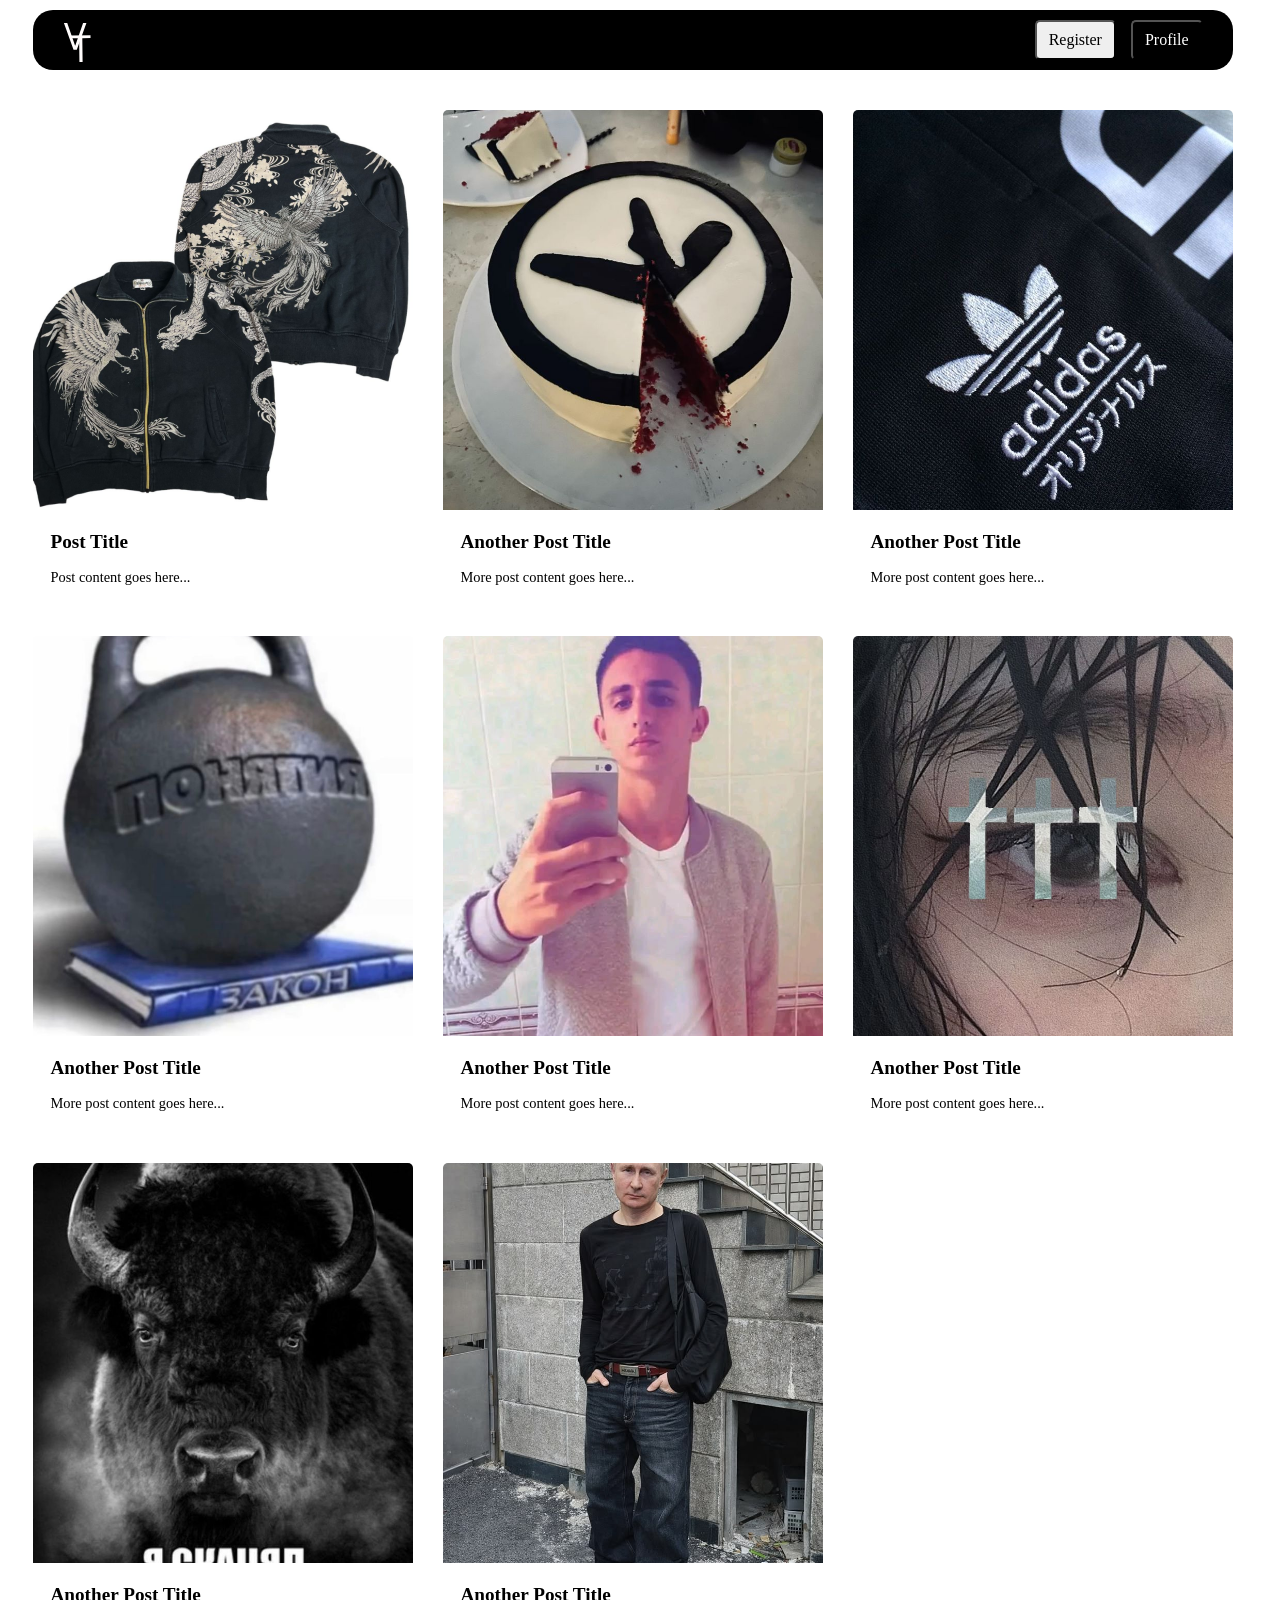
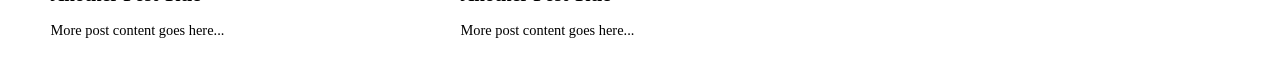
==== frontend/index.html @ 0a158d55 "init: getting started with posts" ====
<!DOCTYPE html>
<html lang="en">
<head>
    <meta charset="UTF-8">
    <meta name="viewport" content="width=device-width, initial-scale=1.0">
    <title>VT Blog</title>
    <link rel="stylesheet" href="./css/style.css">
    <link rel="stylesheet" href="./css/components.css">
    <link rel="stylesheet" href="./css/register.css">
    <link rel="stylesheet" href="./css/profile.css">
</head>
<body>
    <header class="header">
        <div class="container">
            <a class="header-logo" href="/">
                <img class="header-logo-image"
                 src="./assets/icons/Logo.svg"
                 alt="VT Logo"
                 width="50"
                 height="50"
                 loading="lazy">
            </a>     
            <div class="header-actions">
                <button class="header-register-button" type="button">Register</button>
                <button class="header-profile-button" type="button">Profile</button>
            </div>
        </div>
    </header>


    <main class="content">
        <h1 class="visually-hidden">Blog Posts</h1>
        <section class="posts">
            
            <article class="post-card">
                <img class="post-card-image" src="./assets/images/1.jpg"
                 alt="Post Image"
                 loading="lazy"
                 class="post-card-image">
                <div class="post-card__body">
                     <h2 class="post-card__title">Post Title</h2>
                     <p class="post-card__description">Post content goes here...</p>
                </div>
            </article>

            <article class="post-card">
                <img class="post-card-image" src="./assets/images/2.jpg"
                 alt="Post Image"
                 loading="lazy"
                 class="post-card-image">
                <div class="post-card__body">
                     <h2 class="post-card__title">Another Post Title</h2>
                     <p class="post-card__description">More post content goes here...</p>
                </div>
            </article>
                
            <article class="post-card">
                <img class="post-card-image" src="./assets/images/3.jpg"
                 alt="Post Image"
                 loading="lazy"
                 class="post-card-image">
                <div class="post-card__body">
                     <h2 class="post-card__title">Another Post Title</h2>
                     <p class="post-card__description">More post content goes here...</p>
                </div>
            </article>

            <article class="post-card">
                <img class="post-card-image" src="./assets/images/4.jpg"
                 alt="Post Image"
                 loading="lazy"
                 class="post-card-image">
                <div class="post-card__body">
                     <h2 class="post-card__title">Another Post Title</h2>
                     <p class="post-card__description">More post content goes here...</p>
                </div>
            </article>

            <article class="post-card">
                <img class="post-card-image" src="./assets/images/5.jpg"
                 alt="Post Image"
                 loading="lazy"
                 class="post-card-image">
                <div class="post-card__body">
                     <h2 class="post-card__title">Another Post Title</h2>
                     <p class="post-card__description">More post content goes here...</p>
                </div>
            </article>

            <article class="post-card">
                <img class="post-card-image" src="./assets/images/6.jpg"
                 alt="Post Image"
                 loading="lazy"
                 class="post-card-image">
                <div class="post-card__body">
                     <h2 class="post-card__title">Another Post Title</h2>
                     <p class="post-card__description">More post content goes here...</p>
                </div>
            </article>

            <article class="post-card">
                <img class="post-card-image" src="./assets/images/7.jpg"
                 alt="Post Image"
                 loading="lazy"
                 class="post-card-image">
                <div class="post-card__body">
                     <h2 class="post-card__title">Another Post Title</h2>
                     <p class="post-card__description">More post content goes here...</p>
                </div>
            </article>

            <article class="post-card">
                <img class="post-card-image" src="./assets/images/8.jpg"
                 alt="Post Image"
                 loading="lazy"
                 class="post-card-image">
                <div class="post-card__body">
                     <h2 class="post-card__title">Another Post Title</h2>
                     <p class="post-card__description">More post content goes here...</p>
                </div>
            </article>
        </section>
    </main>

    <script src="./js/main.js"></script>
    
</body>
</html>
---- frontend/css/style.css ----
/**
  Нормализация блочной модели
 */
*,
::before,
::after {
  box-sizing: border-box;
}

/**
  Убираем внутренние отступы слева тегам списков,
  у которых есть атрибут class
 */
:where(ul, ol):where([class]) {
  padding-left: 0;
}

/**
  Убираем внешние отступы body и двум другим тегам,
  у которых есть атрибут class
 */
body,
:where(blockquote, figure, fieldset):where([class]) {
  margin: 0;
}

/**
  Убираем внешние отступы вертикали нужным тегам,
  у которых есть атрибут class
 */
:where(
  h1,
  h2,
  h3,
  h4,
  h5,
  h6,
  p,
  ul,
  ol,
  dl
):where([class]) {
  margin-block: 0;
}

:where(dd[class]) {
  margin-left: 0;
}

:where(fieldset[class]) {
  padding: 0;
  border: none;
}

/**
  Убираем стандартный маркер маркированному списку,
  у которого есть атрибут class
 */
:where(ul[class]) {
  list-style: none;
}

:where(address[class]) {
  font-style: normal;
}

/**
  Обнуляем вертикальные внешние отступы параграфа,
  объявляем локальную переменную для внешнего отступа вниз,
  чтобы избежать взаимодействие с более сложным селектором
 */
p {
  --paragraphMarginBottom: 24px;

  margin-block: 0;
}

/**
  Внешний отступ вниз для параграфа без атрибута class,
  который расположен не последним среди своих соседних элементов
 */
p:where(:not([class]):not(:last-child)) {
  margin-bottom: var(--paragraphMarginBottom);
}


/**
  Упрощаем работу с изображениями и видео
 */
img,
video {
  display: block;
  max-width: 100%;
  height: auto;
}

/**
  Наследуем свойства шрифт для полей ввода
 */
input,
textarea,
select,
button {
  font: inherit;
}

html {
  /**
    Пригодится в большинстве ситуаций
    (когда, например, нужно будет "прижать" футер к низу сайта)
   */
  height: 100%;
  /**
    Убираем скачок интерфейса по горизонтали
    при появлении / исчезновении скроллбара
   */
  scrollbar-gutter: stable;
  /**
    Плавный скролл
   */
  scroll-behavior: smooth;
}

body {
  /**
    Пригодится в большинстве ситуаций
    (когда, например, нужно будет "прижать" футер к низу сайта)
   */
  min-height: 100%;
  /**
    Унифицированный интерлиньяж
   */
  line-height: 1.5;
}

/**
  Нормализация высоты элемента ссылки при его инспектировании в DevTools
 */
a:where([class]) {
  display: inline-flex;
}

/**
  Курсор-рука при наведении на элемент
 */
button,
label {
  cursor: pointer;
}

/**
  Убирает серую подсветку при тапе на мобильных устройствах (iOS/Android)
 */
button {
  -webkit-tap-highlight-color: transparent;
}

/**
  Приводим к единому цвету svg-элементы
  (за исключением тех, у которых уже указан
  атрибут fill со значением 'none' или начинается с 'url')
 */
:where([fill]:not(
  [fill="none"],
  [fill^="url"]
)) {
  fill: currentColor;
}

/**
  Приводим к единому цвету svg-элементы
  (за исключением тех, у которых уже указан
  атрибут stroke со значением 'none')
 */
:where([stroke]:not(
  [stroke="none"],
  [stroke^="url"]
)) {
  stroke: currentColor;
}

/**
  Чиним баг задержки смены цвета при взаимодействии с svg-элементами
 */
svg * {
  transition-property: fill, stroke;
}

/**
  Приведение рамок таблиц в классический 'collapse' вид
 */
:where(table) {
  border-collapse: collapse;
  border-color: currentColor;
}

/**
  Удаляем все анимации и переходы для людей,
  которые предпочитают их не использовать
 */
@media (prefers-reduced-motion: reduce) {
  *,
  ::before,
  ::after {
    animation-duration: 0.01ms !important;
    animation-iteration-count: 1 !important;
    transition-duration: 0.01ms !important;
    scroll-behavior: auto !important;
  }
}

:root {
    --color-dark: #000000;
    --color-light: #ffffff;
    --color-dark-gray: #4f4f4f;

    --border-radius: 5px;

    --container-weight: 1200px;
    --container-padding-x: 15px;

    --transition-duration: 0.2s;

    --header-height: 60px;
}

.visually-hidden {
  position: absolute !important;
  width: 1px !important;
  height: 1px !important;
  margin: -1px !important;
  border: 0 !important;
  padding: 0 !important;
  white-space: nowrap !important;
  clip-path: inset(100%) !important;
  clip: rect(0 0 0 0) !important;
  overflow: hidden !important;
}

a,
button,
input,
textarea,
svg * {
    transition-duration: var(--transition-duration);
}

.container {
    max-width: var(--container-weight);
    padding: 0 var(--container-padding-x);
    margin: 0 auto;
}
---- frontend/css/components.css ----
.header {
    height: var(--header-height);
}

.header .container {
    height: 100%;
    background-color: var(--color-dark);

    margin: 0 auto;
    padding: 0 var(--container-padding-x);
    border-radius: 20px;
    margin-top: 10px;

    display: flex;
    justify-content: space-between;
    align-items: center;
}

.header-logo {
    text-decoration: none;
    flex-shrink: 0;
    margin-left: 15px;
}

.header-logo-image {
    height: 55px;
    width: auto;
}

.header-actions {
    display: flex;
    align-items: center;
}

.header-register-button,
.header-profile-button {
    padding: 6px 12px;
    margin-right: 15px;

}

.header-register-button {
    display: inline-block;

    border-radius: var(--border-radius);

    text-decoration: none;
}

.header-profile-button {
    display: inline-block;

    color: var(--color-light);
    background-color: var(--color-dark);
    border-radius: var(--border-radius);

    text-decoration: none;
}


.posts {
    display: grid;
    grid-template-columns: repeat(3, 1fr);
    gap: 30px;

    max-width: var(--container-weight);
    margin: 40px auto;
}

.post-card {
    border-radius: var(--border-radius);
    overflow: hidden;
}

.post-card-image {
    height: 400px;
    width: 400px;
    aspect-ratio: 16 / 10;
    object-fit: cover;
}

.post-card__body {
    padding: 18px;
}

.post-card__title {
    font-size: 1.2rem;
    font-weight: bold;
    margin-bottom: 10px;
}

.post-card__description {
    font-size: 0.9rem;
    line-height: 1.5;
}
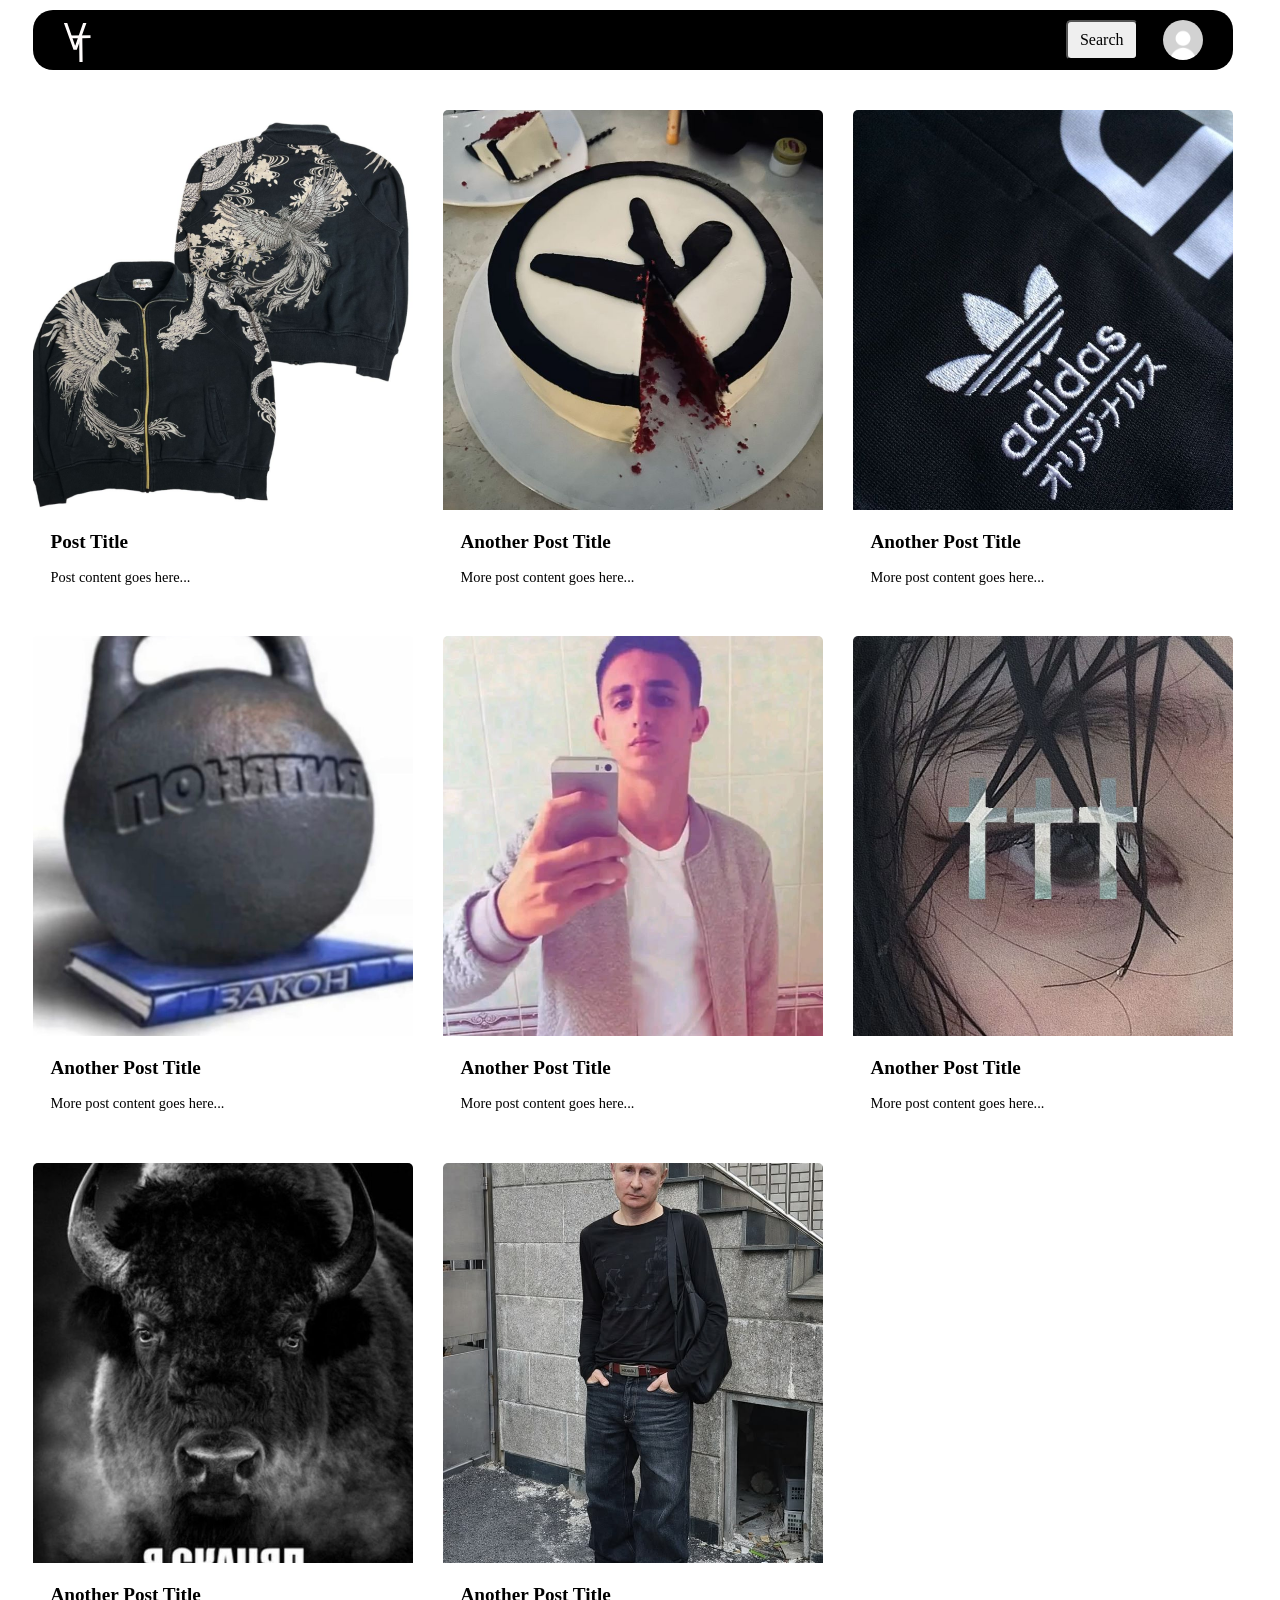
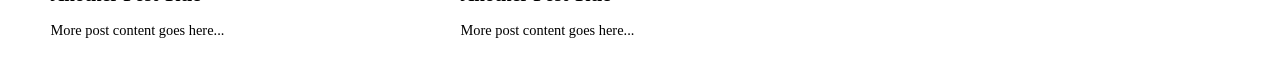
==== commit ef33b08c: "init: changed header" ====
--- a/frontend/index.html
+++ b/frontend/index.html
@@ -21,9 +21,19 @@
                  loading="lazy">
             </a>     
             <div class="header-actions">
-                <button class="header-register-button" type="button">Register</button>
-                <button class="header-profile-button" type="button">Profile</button>
+               <button class="header-action-button" id="searchbutton">Search</button>
+
+               <a class="header-avatar" href="/profile">
+                <img class="header-avatar-image"
+                 src="./assets/images/avatar.jpeg"
+                 alt="User Avatar"
+                 width="40"
+                 height="40"
+                 loading="lazy">
+            </a>
+            
             </div>
+            
         </div>
     </header>
 
--- a/frontend/css/components.css
+++ b/frontend/css/components.css
@@ -32,31 +32,24 @@
     align-items: center;
 }
 
-.header-register-button,
-.header-profile-button {
-    padding: 6px 12px;
-    margin-right: 15px;
-
-}
-
-.header-register-button {
+.header-action-button {
     display: inline-block;
 
     border-radius: var(--border-radius);
 
     text-decoration: none;
+
+    padding: 6px 12px;
+    margin-right: 25px;
+
 }
 
-.header-profile-button {
+.header-avatar {
     display: inline-block;
-
-    color: var(--color-light);
-    background-color: var(--color-dark);
-    border-radius: var(--border-radius);
-
-    text-decoration: none;
+    border-radius: 50%;
+    overflow: hidden;
+    margin-right: 15px;
 }
-
 
 .posts {
     display: grid;
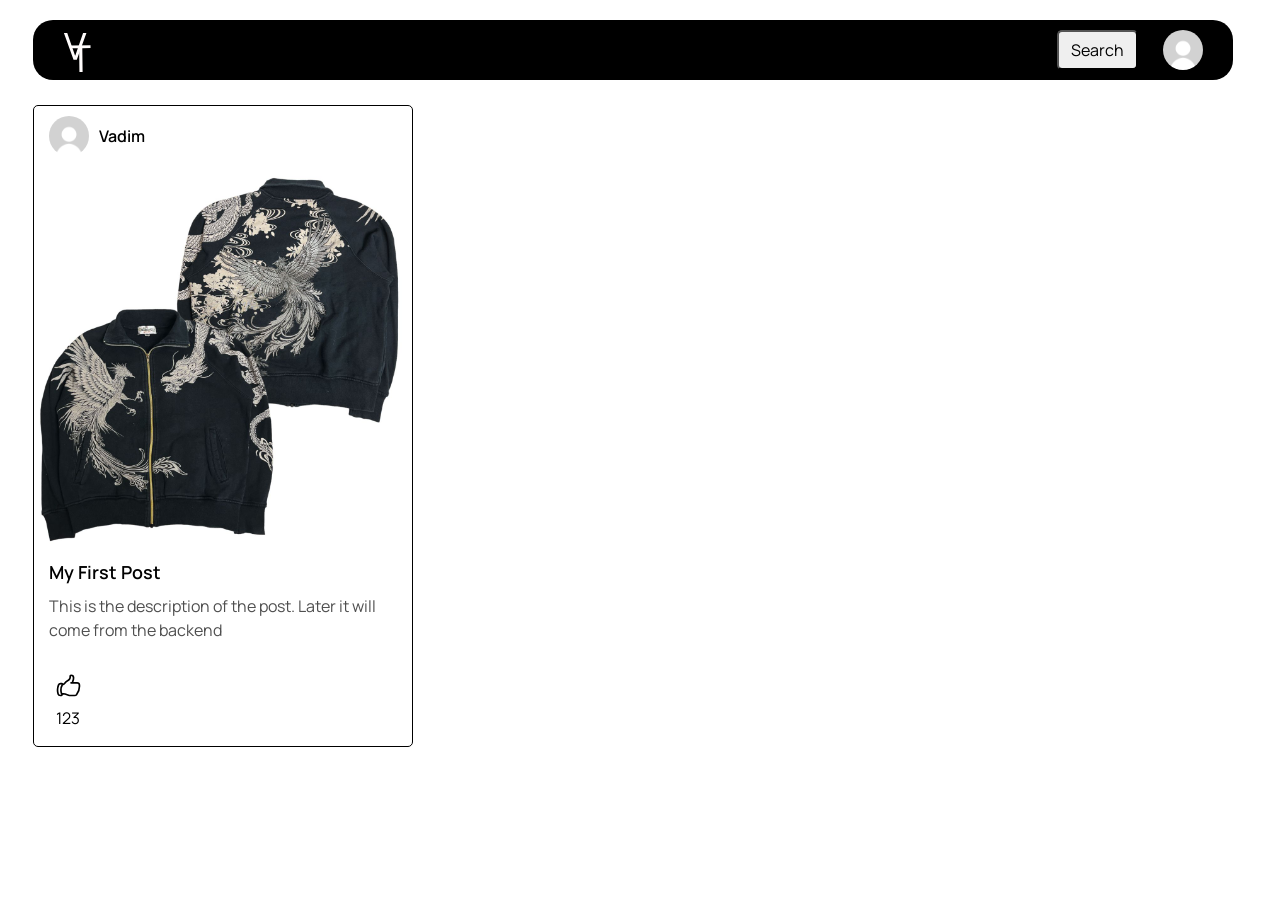
==== commit c992d216: "init: rework posts" ====
--- a/frontend/index.html
+++ b/frontend/index.html
@@ -4,6 +4,9 @@
     <meta charset="UTF-8">
     <meta name="viewport" content="width=device-width, initial-scale=1.0">
     <title>VT Blog</title>
+    <link rel="preconnect" href="https://fonts.googleapis.com">
+    <link rel="preconnect" href="https://fonts.gstatic.com" crossorigin>
+    <link href="https://fonts.googleapis.com/css2?family=Heebo:wght@100..900&family=Manrope:wght@200..800&display=swap" rel="stylesheet">
     <link rel="stylesheet" href="./css/style.css">
     <link rel="stylesheet" href="./css/components.css">
     <link rel="stylesheet" href="./css/register.css">
@@ -43,92 +46,53 @@
         <section class="posts">
             
             <article class="post-card">
-                <img class="post-card-image" src="./assets/images/1.jpg"
-                 alt="Post Image"
-                 loading="lazy"
-                 class="post-card-image">
-                <div class="post-card__body">
-                     <h2 class="post-card__title">Post Title</h2>
-                     <p class="post-card__description">Post content goes here...</p>
+
+                <div class="post-card__header">
+
+                    <div class="post-card__author">
+
+                        <img class="post-card__avatar"
+                            src="./assets/images/avatar.jpeg"
+                            alt="User Avatar"
+                        >
+
+                        <span class="post-card__username">
+                            Vadim
+                        </span>
+
+                    </div>
                 </div>
-            </article>
 
-            <article class="post-card">
-                <img class="post-card-image" src="./assets/images/2.jpg"
-                 alt="Post Image"
-                 loading="lazy"
-                 class="post-card-image">
-                <div class="post-card__body">
-                     <h2 class="post-card__title">Another Post Title</h2>
-                     <p class="post-card__description">More post content goes here...</p>
+                <img class="post-card__image"
+                    src="./assets/images/1.jpg"
+                    alt="Post Image"
+                >
+
+                <div class="post-card__content">
+
+                    <h2 class="post-card__title">My First Post</h2>
+
+                    <p class="post-card__description">
+                        This is the description of the post. Later it will come from the backend
+                    </p>
+
                 </div>
-            </article>
-                
-            <article class="post-card">
-                <img class="post-card-image" src="./assets/images/3.jpg"
-                 alt="Post Image"
-                 loading="lazy"
-                 class="post-card-image">
-                <div class="post-card__body">
-                     <h2 class="post-card__title">Another Post Title</h2>
-                     <p class="post-card__description">More post content goes here...</p>
+
+                <div class="post-card__footer">
+
+                    <button class="post-card__action">
+
+                        <svg xmlns="http://www.w3.org/2000/svg" fill="none" viewBox="0 0 24 24" stroke-width="1.5" stroke="currentColor">
+                            <path stroke-linecap="round" stroke-linejoin="round" d="M6.633 10.25c.806 0 1.533-.446 2.031-1.08a9.041 9.041 0 0 1 2.861-2.4c.723-.384 1.35-.956 1.653-1.715a4.498 4.498 0 0 0 .322-1.672V2.75a.75.75 0 0 1 .75-.75 2.25 2.25 0 0 1 2.25 2.25c0 1.152-.26 2.243-.723 3.218-.266.558.107 1.282.725 1.282m0 0h3.126c1.026 0 1.945.694 2.054 1.715.045.422.068.85.068 1.285a11.95 11.95 0 0 1-2.649 7.521c-.388.482-.987.729-1.605.729H13.48c-.483 0-.964-.078-1.423-.23l-3.114-1.04a4.501 4.501 0 0 0-1.423-.23H5.904m10.598-9.75H14.25M5.904 18.5c.083.205.173.405.27.602.197.4-.078.898-.523.898h-.908c-.889 0-1.713-.518-1.972-1.368a12 12 0 0 1-.521-3.507c0-1.553.295-3.036.831-4.398C3.387 9.953 4.167 9.5 5 9.5h1.053c.472 0 .745.556.5.96a8.958 8.958 0 0 0-1.302 4.665c0 1.194.232 2.333.654 3.375Z" />
+                        </svg>
+              
+                        <span>123</span>
+
+                    </button>  
+
                 </div>
-            </article>
-
-            <article class="post-card">
-                <img class="post-card-image" src="./assets/images/4.jpg"
-                 alt="Post Image"
-                 loading="lazy"
-                 class="post-card-image">
-                <div class="post-card__body">
-                     <h2 class="post-card__title">Another Post Title</h2>
-                     <p class="post-card__description">More post content goes here...</p>
-                </div>
-            </article>
-
-            <article class="post-card">
-                <img class="post-card-image" src="./assets/images/5.jpg"
-                 alt="Post Image"
-                 loading="lazy"
-                 class="post-card-image">
-                <div class="post-card__body">
-                     <h2 class="post-card__title">Another Post Title</h2>
-                     <p class="post-card__description">More post content goes here...</p>
-                </div>
-            </article>
-
-            <article class="post-card">
-                <img class="post-card-image" src="./assets/images/6.jpg"
-                 alt="Post Image"
-                 loading="lazy"
-                 class="post-card-image">
-                <div class="post-card__body">
-                     <h2 class="post-card__title">Another Post Title</h2>
-                     <p class="post-card__description">More post content goes here...</p>
-                </div>
-            </article>
-
-            <article class="post-card">
-                <img class="post-card-image" src="./assets/images/7.jpg"
-                 alt="Post Image"
-                 loading="lazy"
-                 class="post-card-image">
-                <div class="post-card__body">
-                     <h2 class="post-card__title">Another Post Title</h2>
-                     <p class="post-card__description">More post content goes here...</p>
-                </div>
-            </article>
-
-            <article class="post-card">
-                <img class="post-card-image" src="./assets/images/8.jpg"
-                 alt="Post Image"
-                 loading="lazy"
-                 class="post-card-image">
-                <div class="post-card__body">
-                     <h2 class="post-card__title">Another Post Title</h2>
-                     <p class="post-card__description">More post content goes here...</p>
-                </div>
-            </article>
+                    
+            </article>       
         </section>
     </main>
 
--- a/frontend/css/style.css
+++ b/frontend/css/style.css
@@ -237,6 +237,10 @@
   overflow: hidden !important;
 }
 
+body {
+    font-family: 'Manrope', sans-serif;
+}
+
 a,
 button,
 input,
--- a/frontend/css/components.css
+++ b/frontend/css/components.css
@@ -9,7 +9,7 @@
     margin: 0 auto;
     padding: 0 var(--container-padding-x);
     border-radius: 20px;
-    margin-top: 10px;
+    margin-top: 20px;
 
     display: flex;
     justify-content: space-between;
@@ -25,6 +25,10 @@
 .header-logo-image {
     height: 55px;
     width: auto;
+}
+
+.header-logo:hover {
+    transform: translateY(-2px);
 }
 
 .header-actions {
@@ -44,11 +48,19 @@
 
 }
 
+.header-action-button:hover {
+    transform: translateY(-2px);
+}
+
 .header-avatar {
     display: inline-block;
     border-radius: 50%;
     overflow: hidden;
     margin-right: 15px;
+}
+
+.header-avatar:hover {
+    transform: translateY(-2px);
 }
 
 .posts {
@@ -57,32 +69,93 @@
     gap: 30px;
 
     max-width: var(--container-weight);
-    margin: 40px auto;
+    margin: 25px auto;
 }
 
 .post-card {
+    background: var(--color-light);
+    
     border-radius: var(--border-radius);
+    
     overflow: hidden;
+
+    border: 1px solid var(--color-dark);
+
+    transition: .2s;
 }
 
-.post-card-image {
-    height: 400px;
-    width: 400px;
-    aspect-ratio: 16 / 10;
+.post-card:hover {
+    transform: translateY(-4px);
+
+    box-shadow: 0 10px 25px rgba(0, 0, 0, 0.8);
+}
+
+.post-card__header {
+    display: flex;
+
+    justify-content: space-between;
+
+    align-items: center;
+
+    padding: 10px 15px;
+}
+
+.post-card__author {
+    display: flex;
+
+    align-items: center;
+
+    gap: 10px;
+}
+
+.post-card__avatar {
+    width: 40px;
+    height: 40px;
+
+    border-radius: 50%;
     object-fit: cover;
 }
 
-.post-card__body {
-    padding: 18px;
+.post-card__username {
+    font-weight: 600;
+}
+
+.post-card__image {
+    width: 100%;
+
+    object-fit: cover;
+}
+
+.post-card__content {
+    padding: 15px;
 }
 
 .post-card__title {
-    font-size: 1.2rem;
-    font-weight: bold;
-    margin-bottom: 10px;
+    font-size: 18px;
+    font-weight: 600;
+
+    margin-bottom: 8px;
 }
 
 .post-card__description {
-    font-size: 0.9rem;
-    line-height: 1.5;
+    font-size: 16px;
+    color: var(--color-dark-gray);
 }
+
+.post-card__footer {
+    display: flex;
+
+    gap: 10px;
+
+    padding: 15px;
+}
+
+.post-card__action {
+    border: none;
+
+    background: transparent;
+    
+    font-size: 16px;
+
+    cursor: pointer;
+}
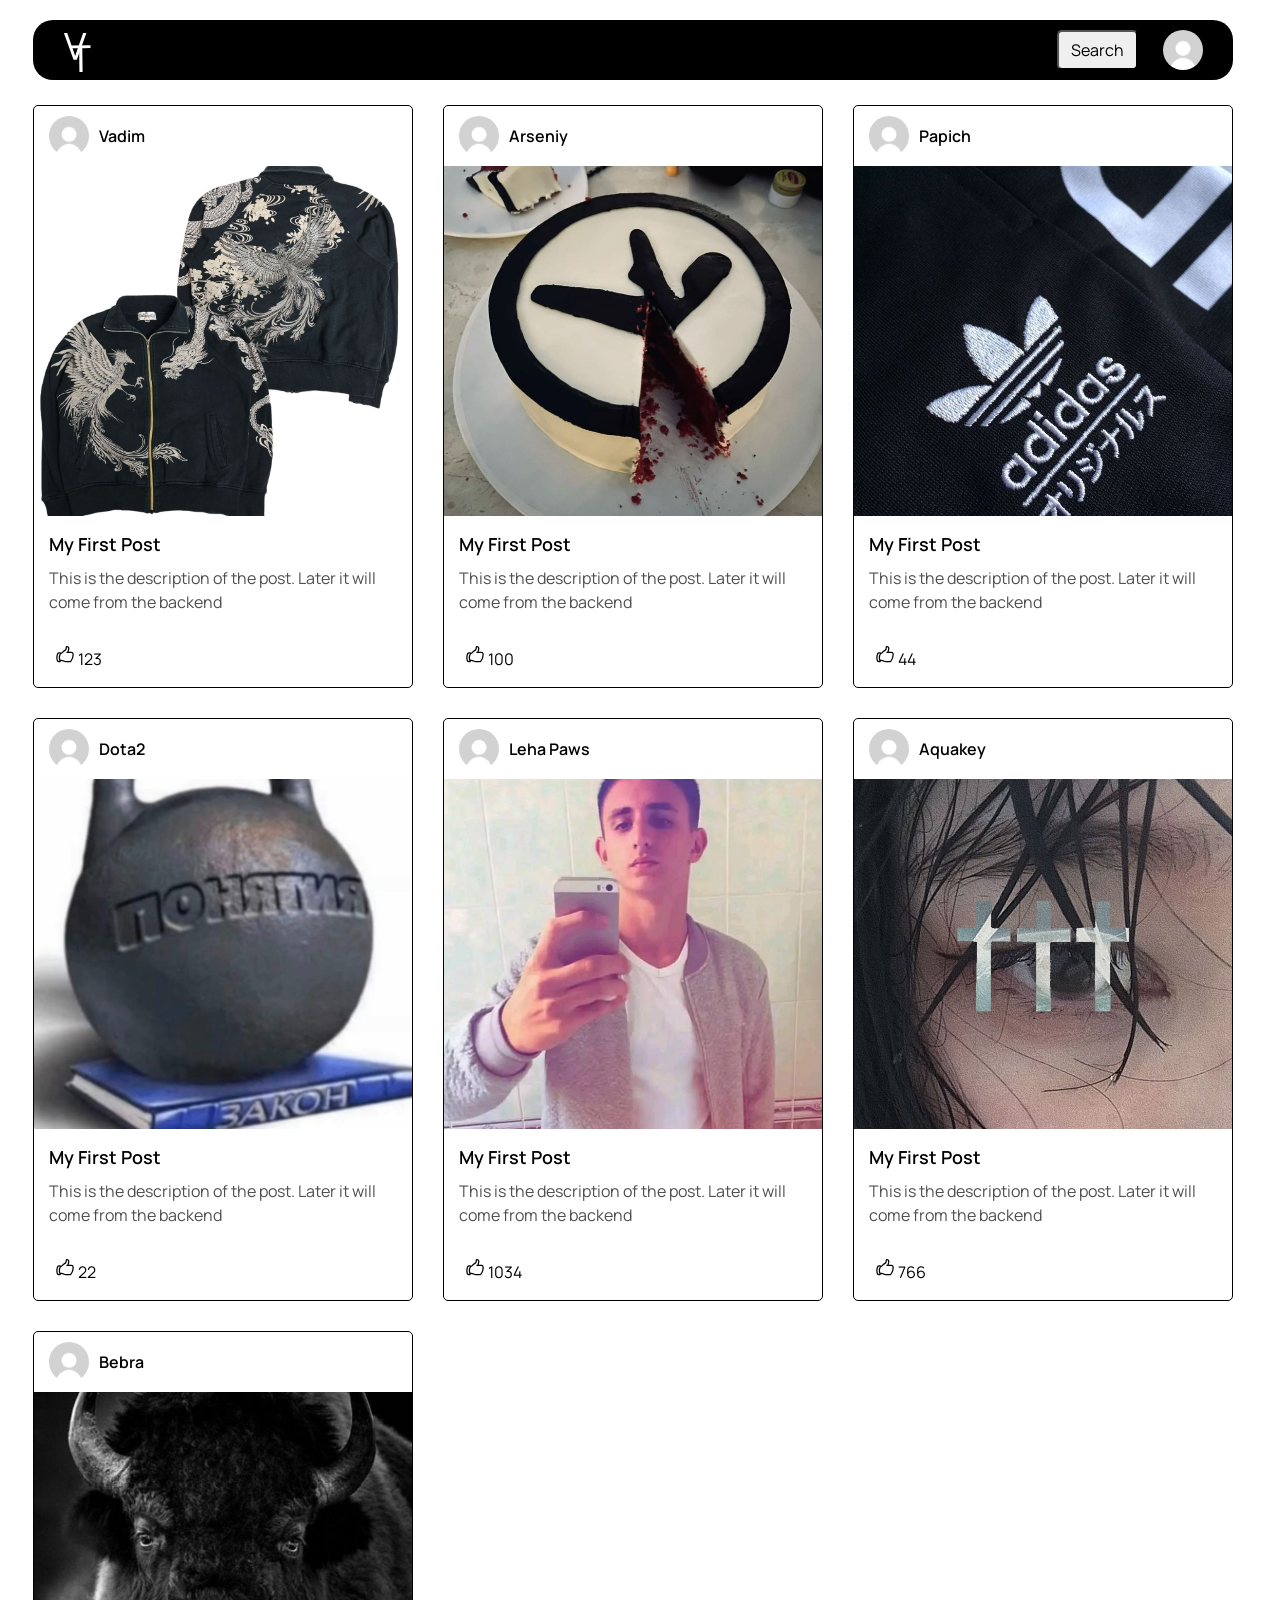
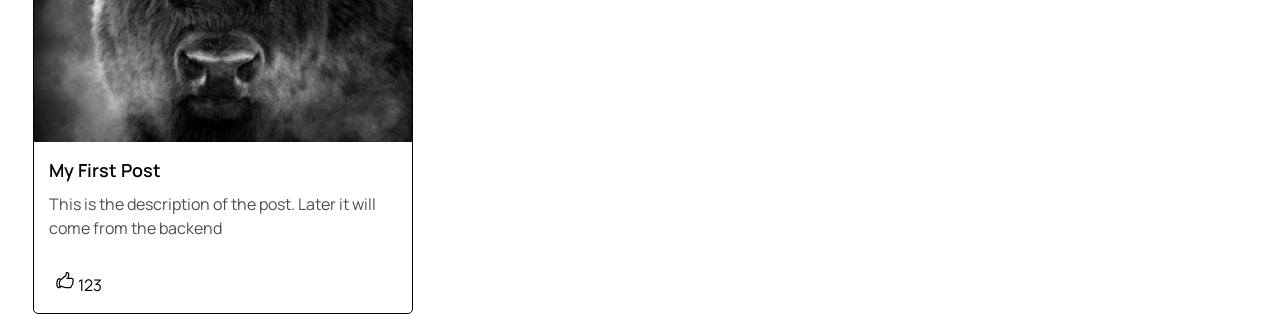
==== commit 5eed0d64: "init: add profile.html section markup" ====
--- a/frontend/index.html
+++ b/frontend/index.html
@@ -14,19 +14,23 @@
 </head>
 <body>
     <header class="header">
+
         <div class="container">
-            <a class="header-logo" href="/">
+
+            <a class="header-logo" href="index.html">
                 <img class="header-logo-image"
                  src="./assets/icons/Logo.svg"
                  alt="VT Logo"
                  width="50"
                  height="50"
                  loading="lazy">
-            </a>     
+            </a>   
+
             <div class="header-actions">
+
                <button class="header-action-button" id="searchbutton">Search</button>
 
-               <a class="header-avatar" href="/profile">
+               <a class="header-avatar" href="profile.html">
                 <img class="header-avatar-image"
                  src="./assets/images/avatar.jpeg"
                  alt="User Avatar"
@@ -38,6 +42,7 @@
             </div>
             
         </div>
+
     </header>
 
 
@@ -82,7 +87,7 @@
 
                     <button class="post-card__action">
 
-                        <svg xmlns="http://www.w3.org/2000/svg" fill="none" viewBox="0 0 24 24" stroke-width="1.5" stroke="currentColor">
+                        <svg xmlns="http://www.w3.org/2000/svg" fill="none" viewBox="0 0 24 24" stroke-width="1.5" stroke="currentColor" class="post-card__action-icon">
                             <path stroke-linecap="round" stroke-linejoin="round" d="M6.633 10.25c.806 0 1.533-.446 2.031-1.08a9.041 9.041 0 0 1 2.861-2.4c.723-.384 1.35-.956 1.653-1.715a4.498 4.498 0 0 0 .322-1.672V2.75a.75.75 0 0 1 .75-.75 2.25 2.25 0 0 1 2.25 2.25c0 1.152-.26 2.243-.723 3.218-.266.558.107 1.282.725 1.282m0 0h3.126c1.026 0 1.945.694 2.054 1.715.045.422.068.85.068 1.285a11.95 11.95 0 0 1-2.649 7.521c-.388.482-.987.729-1.605.729H13.48c-.483 0-.964-.078-1.423-.23l-3.114-1.04a4.501 4.501 0 0 0-1.423-.23H5.904m10.598-9.75H14.25M5.904 18.5c.083.205.173.405.27.602.197.4-.078.898-.523.898h-.908c-.889 0-1.713-.518-1.972-1.368a12 12 0 0 1-.521-3.507c0-1.553.295-3.036.831-4.398C3.387 9.953 4.167 9.5 5 9.5h1.053c.472 0 .745.556.5.96a8.958 8.958 0 0 0-1.302 4.665c0 1.194.232 2.333.654 3.375Z" />
                         </svg>
               
@@ -92,7 +97,301 @@
 
                 </div>
                     
-            </article>       
+            </article> 
+            
+            <article class="post-card">
+
+                <div class="post-card__header">
+
+                    <div class="post-card__author">
+
+                        <img class="post-card__avatar"
+                            src="./assets/images/avatar.jpeg"
+                            alt="User Avatar"
+                        >
+
+                        <span class="post-card__username">
+                            Arseniy
+                        </span>
+
+                    </div>
+                </div>
+
+                <img class="post-card__image"
+                    src="./assets/images/2.jpg"
+                    alt="Post Image"
+                >
+
+                <div class="post-card__content">
+
+                    <h2 class="post-card__title">My First Post</h2>
+
+                    <p class="post-card__description">
+                        This is the description of the post. Later it will come from the backend
+                    </p>
+
+                </div>
+
+                <div class="post-card__footer">
+
+                    <button class="post-card__action">
+
+                        <svg xmlns="http://www.w3.org/2000/svg" fill="none" viewBox="0 0 24 24" stroke-width="1.5" stroke="currentColor" class="post-card__action-icon">
+                            <path stroke-linecap="round" stroke-linejoin="round" d="M6.633 10.25c.806 0 1.533-.446 2.031-1.08a9.041 9.041 0 0 1 2.861-2.4c.723-.384 1.35-.956 1.653-1.715a4.498 4.498 0 0 0 .322-1.672V2.75a.75.75 0 0 1 .75-.75 2.25 2.25 0 0 1 2.25 2.25c0 1.152-.26 2.243-.723 3.218-.266.558.107 1.282.725 1.282m0 0h3.126c1.026 0 1.945.694 2.054 1.715.045.422.068.85.068 1.285a11.95 11.95 0 0 1-2.649 7.521c-.388.482-.987.729-1.605.729H13.48c-.483 0-.964-.078-1.423-.23l-3.114-1.04a4.501 4.501 0 0 0-1.423-.23H5.904m10.598-9.75H14.25M5.904 18.5c.083.205.173.405.27.602.197.4-.078.898-.523.898h-.908c-.889 0-1.713-.518-1.972-1.368a12 12 0 0 1-.521-3.507c0-1.553.295-3.036.831-4.398C3.387 9.953 4.167 9.5 5 9.5h1.053c.472 0 .745.556.5.96a8.958 8.958 0 0 0-1.302 4.665c0 1.194.232 2.333.654 3.375Z" />
+                        </svg>
+              
+                        <span>100</span>
+
+                    </button>  
+
+                </div>
+                    
+            </article> 
+
+            <article class="post-card">
+
+                <div class="post-card__header">
+
+                    <div class="post-card__author">
+
+                        <img class="post-card__avatar"
+                            src="./assets/images/avatar.jpeg"
+                            alt="User Avatar"
+                        >
+
+                        <span class="post-card__username">
+                            Papich
+                        </span>
+
+                    </div>
+                </div>
+
+                <img class="post-card__image"
+                    src="./assets/images/3.jpg"
+                    alt="Post Image"
+                >
+
+                <div class="post-card__content">
+
+                    <h2 class="post-card__title">My First Post</h2>
+
+                    <p class="post-card__description">
+                        This is the description of the post. Later it will come from the backend
+                    </p>
+
+                </div>
+
+                <div class="post-card__footer">
+
+                    <button class="post-card__action">
+
+                        <svg xmlns="http://www.w3.org/2000/svg" fill="none" viewBox="0 0 24 24" stroke-width="1.5" stroke="currentColor" class="post-card__action-icon">
+                            <path stroke-linecap="round" stroke-linejoin="round" d="M6.633 10.25c.806 0 1.533-.446 2.031-1.08a9.041 9.041 0 0 1 2.861-2.4c.723-.384 1.35-.956 1.653-1.715a4.498 4.498 0 0 0 .322-1.672V2.75a.75.75 0 0 1 .75-.75 2.25 2.25 0 0 1 2.25 2.25c0 1.152-.26 2.243-.723 3.218-.266.558.107 1.282.725 1.282m0 0h3.126c1.026 0 1.945.694 2.054 1.715.045.422.068.85.068 1.285a11.95 11.95 0 0 1-2.649 7.521c-.388.482-.987.729-1.605.729H13.48c-.483 0-.964-.078-1.423-.23l-3.114-1.04a4.501 4.501 0 0 0-1.423-.23H5.904m10.598-9.75H14.25M5.904 18.5c.083.205.173.405.27.602.197.4-.078.898-.523.898h-.908c-.889 0-1.713-.518-1.972-1.368a12 12 0 0 1-.521-3.507c0-1.553.295-3.036.831-4.398C3.387 9.953 4.167 9.5 5 9.5h1.053c.472 0 .745.556.5.96a8.958 8.958 0 0 0-1.302 4.665c0 1.194.232 2.333.654 3.375Z" />
+                        </svg>
+              
+                        <span>44</span>
+
+                    </button>  
+
+                </div>
+                    
+            </article> 
+
+            <article class="post-card">
+
+                <div class="post-card__header">
+
+                    <div class="post-card__author">
+
+                        <img class="post-card__avatar"
+                            src="./assets/images/avatar.jpeg"
+                            alt="User Avatar"
+                        >
+
+                        <span class="post-card__username">
+                            Dota2
+                        </span>
+
+                    </div>
+                </div>
+
+                <img class="post-card__image"
+                    src="./assets/images/4.jpg"
+                    alt="Post Image"
+                >
+
+                <div class="post-card__content">
+
+                    <h2 class="post-card__title">My First Post</h2>
+
+                    <p class="post-card__description">
+                        This is the description of the post. Later it will come from the backend
+                    </p>
+
+                </div>
+
+                <div class="post-card__footer">
+
+                    <button class="post-card__action">
+
+                        <svg xmlns="http://www.w3.org/2000/svg" fill="none" viewBox="0 0 24 24" stroke-width="1.5" stroke="currentColor" class="post-card__action-icon">
+                            <path stroke-linecap="round" stroke-linejoin="round" d="M6.633 10.25c.806 0 1.533-.446 2.031-1.08a9.041 9.041 0 0 1 2.861-2.4c.723-.384 1.35-.956 1.653-1.715a4.498 4.498 0 0 0 .322-1.672V2.75a.75.75 0 0 1 .75-.75 2.25 2.25 0 0 1 2.25 2.25c0 1.152-.26 2.243-.723 3.218-.266.558.107 1.282.725 1.282m0 0h3.126c1.026 0 1.945.694 2.054 1.715.045.422.068.85.068 1.285a11.95 11.95 0 0 1-2.649 7.521c-.388.482-.987.729-1.605.729H13.48c-.483 0-.964-.078-1.423-.23l-3.114-1.04a4.501 4.501 0 0 0-1.423-.23H5.904m10.598-9.75H14.25M5.904 18.5c.083.205.173.405.27.602.197.4-.078.898-.523.898h-.908c-.889 0-1.713-.518-1.972-1.368a12 12 0 0 1-.521-3.507c0-1.553.295-3.036.831-4.398C3.387 9.953 4.167 9.5 5 9.5h1.053c.472 0 .745.556.5.96a8.958 8.958 0 0 0-1.302 4.665c0 1.194.232 2.333.654 3.375Z" />
+                        </svg>
+              
+                        <span>22</span>
+
+                    </button>  
+
+                </div>
+                    
+            </article> 
+
+            <article class="post-card">
+
+                <div class="post-card__header">
+
+                    <div class="post-card__author">
+
+                        <img class="post-card__avatar"
+                            src="./assets/images/avatar.jpeg"
+                            alt="User Avatar"
+                        >
+
+                        <span class="post-card__username">
+                            Leha Paws
+                        </span>
+
+                    </div>
+                </div>
+
+                <img class="post-card__image"
+                    src="./assets/images/5.jpg"
+                    alt="Post Image"
+                >
+
+                <div class="post-card__content">
+
+                    <h2 class="post-card__title">My First Post</h2>
+
+                    <p class="post-card__description">
+                        This is the description of the post. Later it will come from the backend
+                    </p>
+
+                </div>
+
+                <div class="post-card__footer">
+
+                    <button class="post-card__action">
+
+                        <svg xmlns="http://www.w3.org/2000/svg" fill="none" viewBox="0 0 24 24" stroke-width="1.5" stroke="currentColor" class="post-card__action-icon">
+                            <path stroke-linecap="round" stroke-linejoin="round" d="M6.633 10.25c.806 0 1.533-.446 2.031-1.08a9.041 9.041 0 0 1 2.861-2.4c.723-.384 1.35-.956 1.653-1.715a4.498 4.498 0 0 0 .322-1.672V2.75a.75.75 0 0 1 .75-.75 2.25 2.25 0 0 1 2.25 2.25c0 1.152-.26 2.243-.723 3.218-.266.558.107 1.282.725 1.282m0 0h3.126c1.026 0 1.945.694 2.054 1.715.045.422.068.85.068 1.285a11.95 11.95 0 0 1-2.649 7.521c-.388.482-.987.729-1.605.729H13.48c-.483 0-.964-.078-1.423-.23l-3.114-1.04a4.501 4.501 0 0 0-1.423-.23H5.904m10.598-9.75H14.25M5.904 18.5c.083.205.173.405.27.602.197.4-.078.898-.523.898h-.908c-.889 0-1.713-.518-1.972-1.368a12 12 0 0 1-.521-3.507c0-1.553.295-3.036.831-4.398C3.387 9.953 4.167 9.5 5 9.5h1.053c.472 0 .745.556.5.96a8.958 8.958 0 0 0-1.302 4.665c0 1.194.232 2.333.654 3.375Z" />
+                        </svg>
+              
+                        <span>1034</span>
+
+                    </button>  
+
+                </div>
+                    
+            </article> 
+
+            <article class="post-card">
+
+                <div class="post-card__header">
+
+                    <div class="post-card__author">
+
+                        <img class="post-card__avatar"
+                            src="./assets/images/avatar.jpeg"
+                            alt="User Avatar"
+                        >
+
+                        <span class="post-card__username">
+                            Aquakey
+                        </span>
+
+                    </div>
+                </div>
+
+                <img class="post-card__image"
+                    src="./assets/images/6.jpg"
+                    alt="Post Image"
+                >
+
+                <div class="post-card__content">
+
+                    <h2 class="post-card__title">My First Post</h2>
+
+                    <p class="post-card__description">
+                        This is the description of the post. Later it will come from the backend
+                    </p>
+
+                </div>
+
+                <div class="post-card__footer">
+
+                    <button class="post-card__action">
+
+                        <svg xmlns="http://www.w3.org/2000/svg" fill="none" viewBox="0 0 24 24" stroke-width="1.5" stroke="currentColor" class="post-card__action-icon">
+                            <path stroke-linecap="round" stroke-linejoin="round" d="M6.633 10.25c.806 0 1.533-.446 2.031-1.08a9.041 9.041 0 0 1 2.861-2.4c.723-.384 1.35-.956 1.653-1.715a4.498 4.498 0 0 0 .322-1.672V2.75a.75.75 0 0 1 .75-.75 2.25 2.25 0 0 1 2.25 2.25c0 1.152-.26 2.243-.723 3.218-.266.558.107 1.282.725 1.282m0 0h3.126c1.026 0 1.945.694 2.054 1.715.045.422.068.85.068 1.285a11.95 11.95 0 0 1-2.649 7.521c-.388.482-.987.729-1.605.729H13.48c-.483 0-.964-.078-1.423-.23l-3.114-1.04a4.501 4.501 0 0 0-1.423-.23H5.904m10.598-9.75H14.25M5.904 18.5c.083.205.173.405.27.602.197.4-.078.898-.523.898h-.908c-.889 0-1.713-.518-1.972-1.368a12 12 0 0 1-.521-3.507c0-1.553.295-3.036.831-4.398C3.387 9.953 4.167 9.5 5 9.5h1.053c.472 0 .745.556.5.96a8.958 8.958 0 0 0-1.302 4.665c0 1.194.232 2.333.654 3.375Z" />
+                        </svg>
+              
+                        <span>766</span>
+
+                    </button>  
+
+                </div>
+                    
+            </article> 
+
+            <article class="post-card">
+
+                <div class="post-card__header">
+
+                    <div class="post-card__author">
+
+                        <img class="post-card__avatar"
+                            src="./assets/images/avatar.jpeg"
+                            alt="User Avatar"
+                        >
+
+                        <span class="post-card__username">
+                            Bebra
+                        </span>
+
+                    </div>
+                </div>
+
+                <img class="post-card__image"
+                    src="./assets/images/7.jpg"
+                    alt="Post Image"
+                >
+
+                <div class="post-card__content">
+
+                    <h2 class="post-card__title">My First Post</h2>
+
+                    <p class="post-card__description">
+                        This is the description of the post. Later it will come from the backend
+                    </p>
+
+                </div>
+
+                <div class="post-card__footer">
+
+                    <button class="post-card__action">
+
+                        <svg xmlns="http://www.w3.org/2000/svg" fill="none" viewBox="0 0 24 24" stroke-width="1.5" stroke="currentColor" class="post-card__action-icon">
+                            <path stroke-linecap="round" stroke-linejoin="round" d="M6.633 10.25c.806 0 1.533-.446 2.031-1.08a9.041 9.041 0 0 1 2.861-2.4c.723-.384 1.35-.956 1.653-1.715a4.498 4.498 0 0 0 .322-1.672V2.75a.75.75 0 0 1 .75-.75 2.25 2.25 0 0 1 2.25 2.25c0 1.152-.26 2.243-.723 3.218-.266.558.107 1.282.725 1.282m0 0h3.126c1.026 0 1.945.694 2.054 1.715.045.422.068.85.068 1.285a11.95 11.95 0 0 1-2.649 7.521c-.388.482-.987.729-1.605.729H13.48c-.483 0-.964-.078-1.423-.23l-3.114-1.04a4.501 4.501 0 0 0-1.423-.23H5.904m10.598-9.75H14.25M5.904 18.5c.083.205.173.405.27.602.197.4-.078.898-.523.898h-.908c-.889 0-1.713-.518-1.972-1.368a12 12 0 0 1-.521-3.507c0-1.553.295-3.036.831-4.398C3.387 9.953 4.167 9.5 5 9.5h1.053c.472 0 .745.556.5.96a8.958 8.958 0 0 0-1.302 4.665c0 1.194.232 2.333.654 3.375Z" />
+                        </svg>
+              
+                        <span>123</span>
+
+                    </button>  
+
+                </div>
+                    
+            </article> 
         </section>
     </main>
 
--- a/frontend/css/components.css
+++ b/frontend/css/components.css
@@ -73,6 +73,9 @@
 }
 
 .post-card {
+    display: flex;
+    flex-direction: column;
+
     background: var(--color-light);
     
     border-radius: var(--border-radius);
@@ -122,6 +125,7 @@
 
 .post-card__image {
     width: 100%;
+    height: 350px;
 
     object-fit: cover;
 }
@@ -158,4 +162,10 @@
     font-size: 16px;
 
     cursor: pointer;
+}
+
+.post-card__action-icon {
+    width: 20px;
+    height: 20px;
+
 }
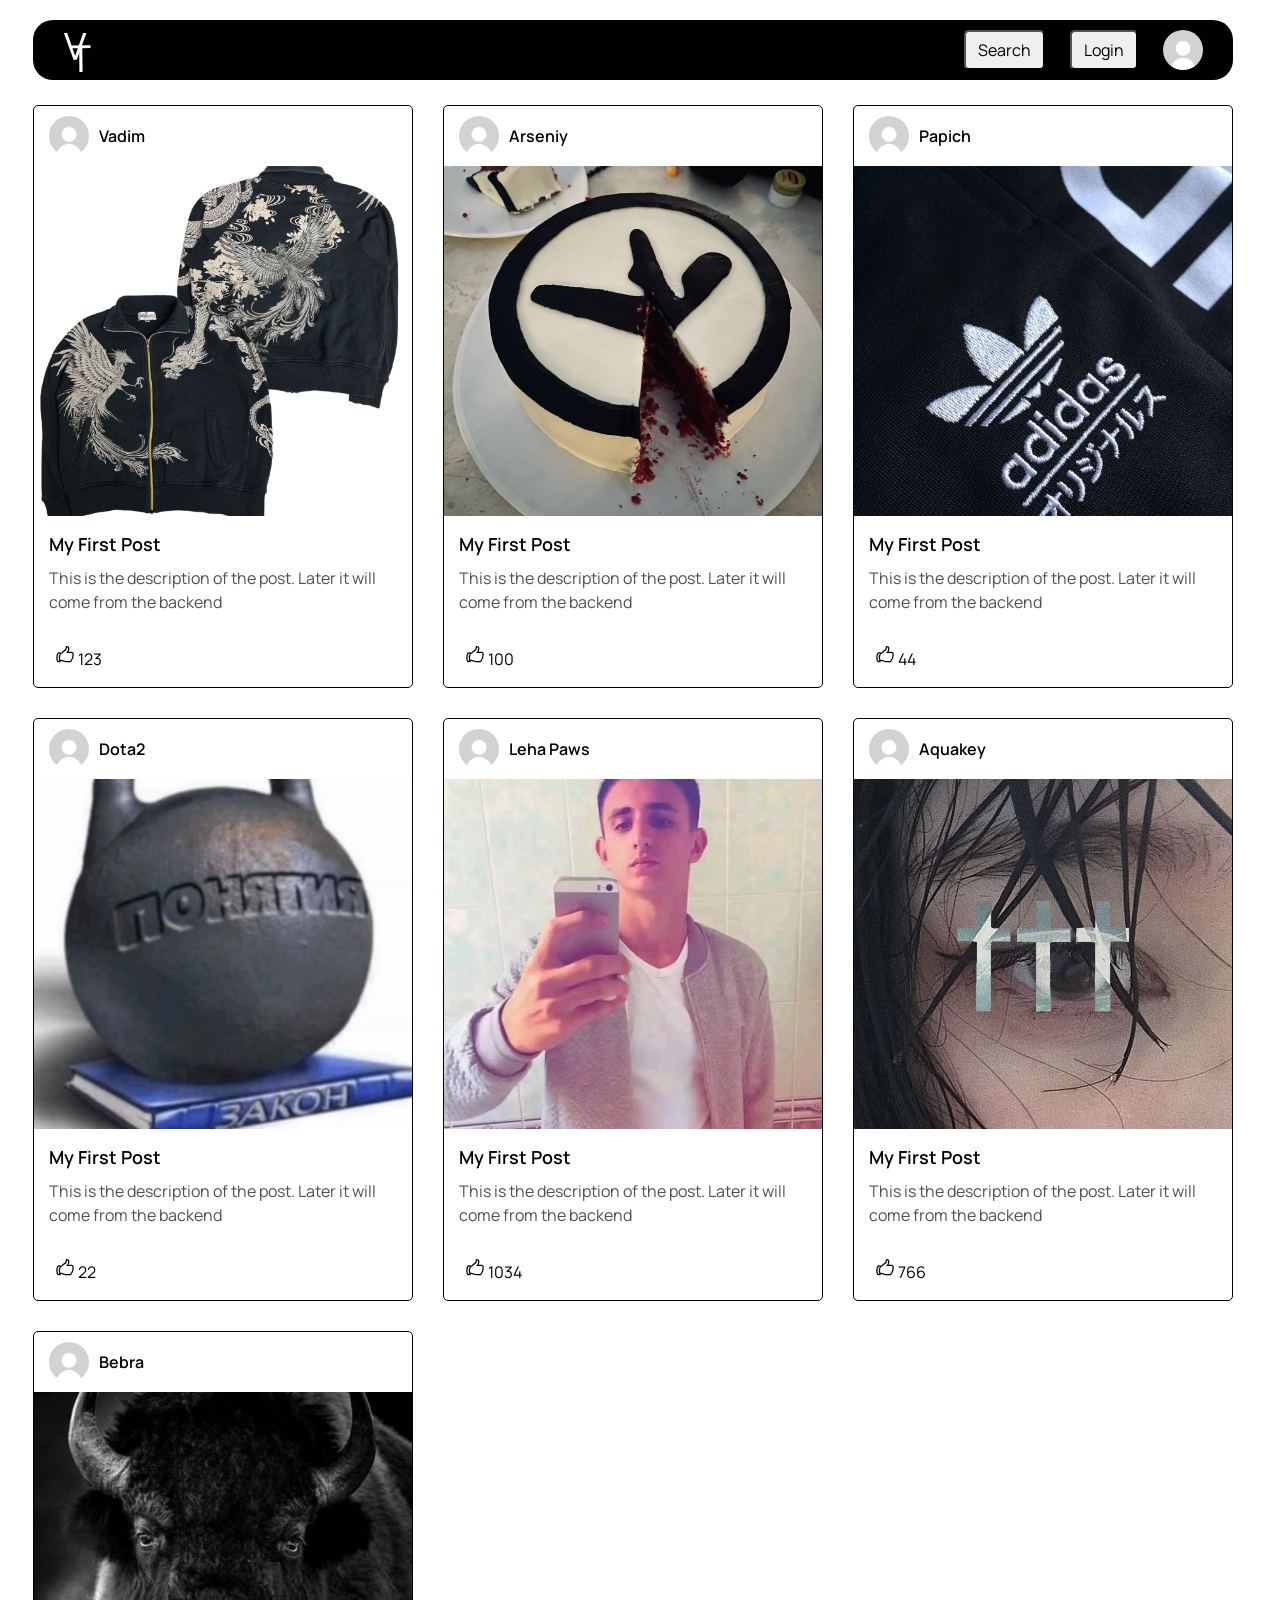
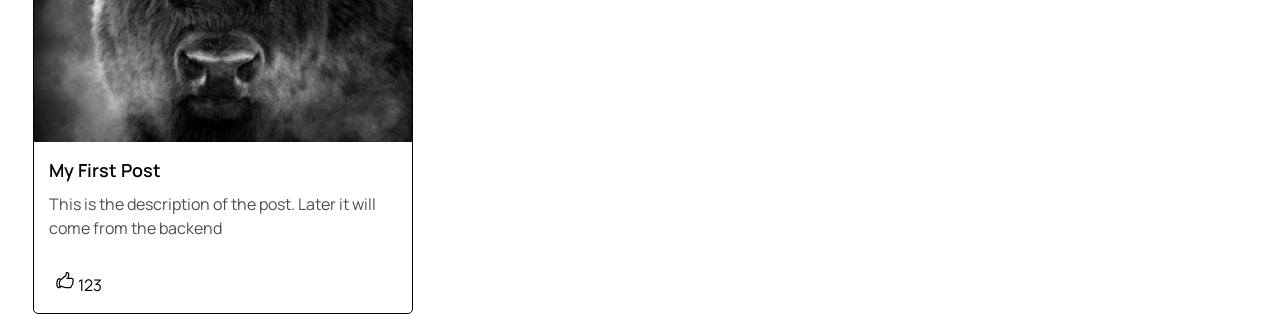
==== commit ff6b0afa: "init: add login.html markup" ====
--- a/frontend/index.html
+++ b/frontend/index.html
@@ -11,6 +11,7 @@
     <link rel="stylesheet" href="./css/components.css">
     <link rel="stylesheet" href="./css/register.css">
     <link rel="stylesheet" href="./css/profile.css">
+    <link rel="stylesheet" href="./css/login.css">
 </head>
 <body>
     <header class="header">
@@ -29,6 +30,10 @@
             <div class="header-actions">
 
                <button class="header-action-button" id="searchbutton">Search</button>
+
+               <a href="login.html">
+                <button class="header-action-button" id="loginbutton">Login</button>
+               </a>
 
                <a class="header-avatar" href="profile.html">
                 <img class="header-avatar-image"
--- a/frontend/css/profile.css
+++ b/frontend/css/profile.css
@@ -0,0 +1,89 @@
+.profile {
+    max-width: var(--container-weight);
+    margin: 25px auto;
+    padding: 0 15px;
+}
+
+.profile-info {
+    display: flex;
+    flex-direction: column;
+    align-items: center;
+
+    margin-bottom: 50px;
+}
+
+.profile-avatar {
+    width: 150px;
+    height: 150px;
+
+    border-radius: 50%;
+    overflow: hidden;
+
+    object-fit: cover;
+
+    margin-bottom: 15px;
+}
+
+.profile-name {
+    font-size: 34px;
+    font-weight: 600;
+
+    margin-bottom: 5px;
+}
+
+.profile-username {
+    font-size: 20px;
+    color: var(--color-dark-gray);
+
+    margin-bottom: 15px;
+}
+
+.profile-bio {
+    max-width: 500px;
+
+    font-size: 16px;
+    color: var(--color-dark-gray);
+
+    text-align: center;
+
+    margin-bottom: 20px;
+}
+
+.profile-stats {
+    display: flex;
+
+    gap: 50px;
+
+    margin-bottom: 20px;
+}
+
+.profile-stat {
+    display: flex;
+    flex-direction: column;
+    align-items: center;
+}
+
+.profile-stat-number {
+    font-size: 20px;
+    font-weight: bold;
+}
+
+.profile-edit-button {
+    padding: 10px 20px;
+
+    font-size: 16px;
+    font-weight: 600;
+
+    color: var(--color-light);
+    background-color: var(--color-dark);
+
+    border: none;
+    border-radius: var(--border-radius);
+
+    cursor: pointer;
+}
+
+.profile-edit-button:hover {
+    background-color: var(--color-dark-gray);
+    transform: translateY(-2px);
+}
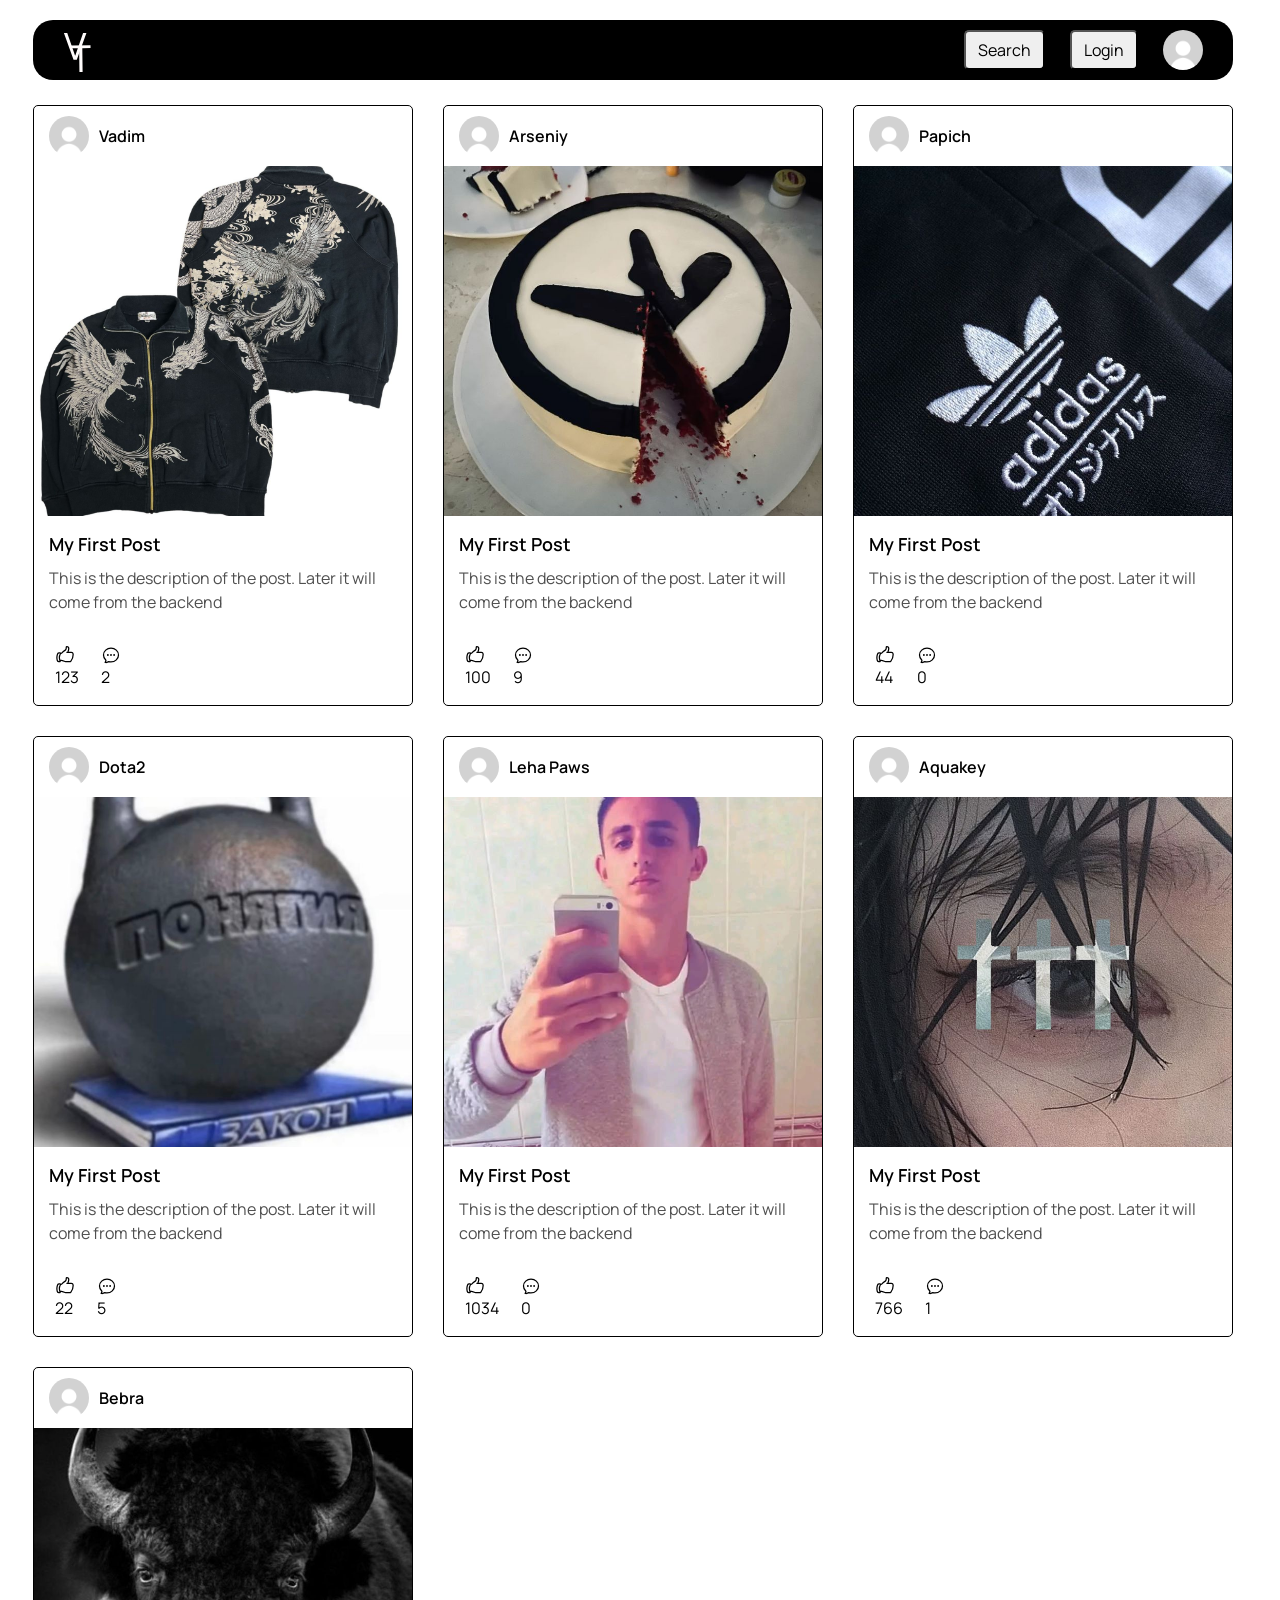
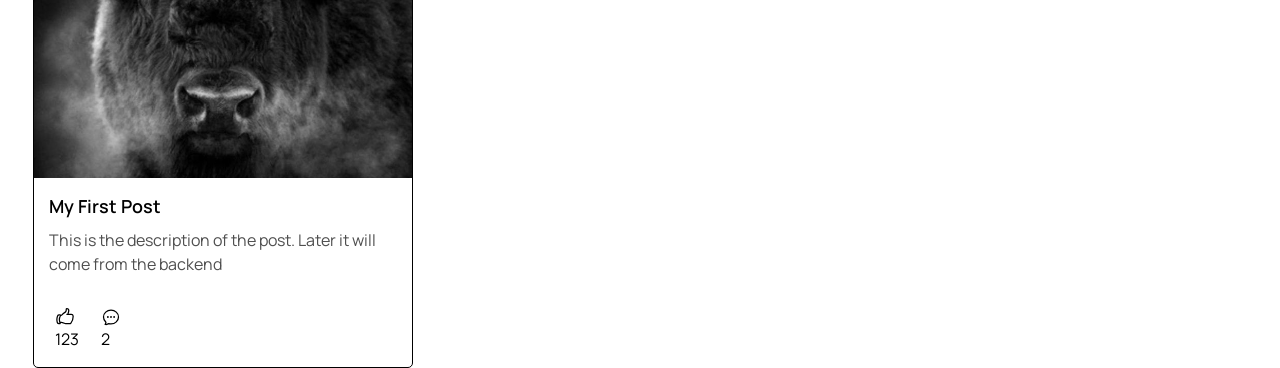
==== commit aeda180b: "init: complete post-card page" ====
--- a/frontend/index.html
+++ b/frontend/index.html
@@ -12,6 +12,7 @@
     <link rel="stylesheet" href="./css/register.css">
     <link rel="stylesheet" href="./css/profile.css">
     <link rel="stylesheet" href="./css/login.css">
+    <link rel="stylesheet" href="./css/post.css">
 </head>
 <body>
     <header class="header">
@@ -55,7 +56,7 @@
         <h1 class="visually-hidden">Blog Posts</h1>
         <section class="posts">
             
-            <article class="post-card">
+            <a href="post.html" class="post-card">
 
                 <div class="post-card__header">
 
@@ -95,16 +96,26 @@
                         <svg xmlns="http://www.w3.org/2000/svg" fill="none" viewBox="0 0 24 24" stroke-width="1.5" stroke="currentColor" class="post-card__action-icon">
                             <path stroke-linecap="round" stroke-linejoin="round" d="M6.633 10.25c.806 0 1.533-.446 2.031-1.08a9.041 9.041 0 0 1 2.861-2.4c.723-.384 1.35-.956 1.653-1.715a4.498 4.498 0 0 0 .322-1.672V2.75a.75.75 0 0 1 .75-.75 2.25 2.25 0 0 1 2.25 2.25c0 1.152-.26 2.243-.723 3.218-.266.558.107 1.282.725 1.282m0 0h3.126c1.026 0 1.945.694 2.054 1.715.045.422.068.85.068 1.285a11.95 11.95 0 0 1-2.649 7.521c-.388.482-.987.729-1.605.729H13.48c-.483 0-.964-.078-1.423-.23l-3.114-1.04a4.501 4.501 0 0 0-1.423-.23H5.904m10.598-9.75H14.25M5.904 18.5c.083.205.173.405.27.602.197.4-.078.898-.523.898h-.908c-.889 0-1.713-.518-1.972-1.368a12 12 0 0 1-.521-3.507c0-1.553.295-3.036.831-4.398C3.387 9.953 4.167 9.5 5 9.5h1.053c.472 0 .745.556.5.96a8.958 8.958 0 0 0-1.302 4.665c0 1.194.232 2.333.654 3.375Z" />
                         </svg>
-              
+            
                         <span>123</span>
 
                     </button>  
 
-                </div>
-                    
-            </article> 
-            
-            <article class="post-card">
+                    <button class="post-card__action">
+
+                        <svg xmlns="http://www.w3.org/2000/svg" fill="none" viewBox="0 0 24 24" stroke-width="1.5" stroke="currentColor" class="post-card__action-icon">
+                            <path stroke-linecap="round" stroke-linejoin="round" d="M8.625 12a.375.375 0 1 1-.75 0 .375.375 0 0 1 .75 0Zm0 0H8.25m4.125 0a.375.375 0 1 1-.75 0 .375.375 0 0 1 .75 0Zm0 0H12m4.125 0a.375.375 0 1 1-.75 0 .375.375 0 0 1 .75 0Zm0 0h-.375M21 12c0 4.556-4.03 8.25-9 8.25a9.764 9.764 0 0 1-2.555-.337A5.972 5.972 0 0 1 5.41 20.97a5.969 5.969 0 0 1-.474-.065 4.48 4.48 0 0 0 .978-2.025c.09-.457-.133-.901-.467-1.226C3.93 16.178 3 14.189 3 12c0-4.556 4.03-8.25 9-8.25s9 3.694 9 8.25Z" />
+                        </svg>
+
+                        <span>2</span>
+                        
+                    </button>
+
+                </div>
+                    
+            </a> 
+            
+            <a href="post.html" class="post-card">
 
                 <div class="post-card__header">
 
@@ -144,212 +155,262 @@
                         <svg xmlns="http://www.w3.org/2000/svg" fill="none" viewBox="0 0 24 24" stroke-width="1.5" stroke="currentColor" class="post-card__action-icon">
                             <path stroke-linecap="round" stroke-linejoin="round" d="M6.633 10.25c.806 0 1.533-.446 2.031-1.08a9.041 9.041 0 0 1 2.861-2.4c.723-.384 1.35-.956 1.653-1.715a4.498 4.498 0 0 0 .322-1.672V2.75a.75.75 0 0 1 .75-.75 2.25 2.25 0 0 1 2.25 2.25c0 1.152-.26 2.243-.723 3.218-.266.558.107 1.282.725 1.282m0 0h3.126c1.026 0 1.945.694 2.054 1.715.045.422.068.85.068 1.285a11.95 11.95 0 0 1-2.649 7.521c-.388.482-.987.729-1.605.729H13.48c-.483 0-.964-.078-1.423-.23l-3.114-1.04a4.501 4.501 0 0 0-1.423-.23H5.904m10.598-9.75H14.25M5.904 18.5c.083.205.173.405.27.602.197.4-.078.898-.523.898h-.908c-.889 0-1.713-.518-1.972-1.368a12 12 0 0 1-.521-3.507c0-1.553.295-3.036.831-4.398C3.387 9.953 4.167 9.5 5 9.5h1.053c.472 0 .745.556.5.96a8.958 8.958 0 0 0-1.302 4.665c0 1.194.232 2.333.654 3.375Z" />
                         </svg>
-              
+            
                         <span>100</span>
 
+                    </button> 
+                    
+                    <button class="post-card__action">
+
+                        <svg xmlns="http://www.w3.org/2000/svg" fill="none" viewBox="0 0 24 24" stroke-width="1.5" stroke="currentColor" class="post-card__action-icon">
+                            <path stroke-linecap="round" stroke-linejoin="round" d="M8.625 12a.375.375 0 1 1-.75 0 .375.375 0 0 1 .75 0Zm0 0H8.25m4.125 0a.375.375 0 1 1-.75 0 .375.375 0 0 1 .75 0Zm0 0H12m4.125 0a.375.375 0 1 1-.75 0 .375.375 0 0 1 .75 0Zm0 0h-.375M21 12c0 4.556-4.03 8.25-9 8.25a9.764 9.764 0 0 1-2.555-.337A5.972 5.972 0 0 1 5.41 20.97a5.969 5.969 0 0 1-.474-.065 4.48 4.48 0 0 0 .978-2.025c.09-.457-.133-.901-.467-1.226C3.93 16.178 3 14.189 3 12c0-4.556 4.03-8.25 9-8.25s9 3.694 9 8.25Z" />
+                        </svg>
+
+                        <span>9</span>
+                        
+                    </button>
+
+                </div>
+                    
+            </a> 
+
+            <a href="post.html" class="post-card">
+
+                <div class="post-card__header">
+
+                    <div class="post-card__author">
+
+                        <img class="post-card__avatar"
+                            src="./assets/images/avatar.jpeg"
+                            alt="User Avatar"
+                        >
+
+                        <span class="post-card__username">
+                            Papich
+                        </span>
+
+                    </div>
+                </div>
+
+                <img class="post-card__image"
+                    src="./assets/images/3.jpg"
+                    alt="Post Image"
+                >
+
+                <div class="post-card__content">
+
+                    <h2 class="post-card__title">My First Post</h2>
+
+                    <p class="post-card__description">
+                        This is the description of the post. Later it will come from the backend
+                    </p>
+
+                </div>
+
+                <div class="post-card__footer">
+
+                    <button class="post-card__action">
+
+                        <svg xmlns="http://www.w3.org/2000/svg" fill="none" viewBox="0 0 24 24" stroke-width="1.5" stroke="currentColor" class="post-card__action-icon">
+                            <path stroke-linecap="round" stroke-linejoin="round" d="M6.633 10.25c.806 0 1.533-.446 2.031-1.08a9.041 9.041 0 0 1 2.861-2.4c.723-.384 1.35-.956 1.653-1.715a4.498 4.498 0 0 0 .322-1.672V2.75a.75.75 0 0 1 .75-.75 2.25 2.25 0 0 1 2.25 2.25c0 1.152-.26 2.243-.723 3.218-.266.558.107 1.282.725 1.282m0 0h3.126c1.026 0 1.945.694 2.054 1.715.045.422.068.85.068 1.285a11.95 11.95 0 0 1-2.649 7.521c-.388.482-.987.729-1.605.729H13.48c-.483 0-.964-.078-1.423-.23l-3.114-1.04a4.501 4.501 0 0 0-1.423-.23H5.904m10.598-9.75H14.25M5.904 18.5c.083.205.173.405.27.602.197.4-.078.898-.523.898h-.908c-.889 0-1.713-.518-1.972-1.368a12 12 0 0 1-.521-3.507c0-1.553.295-3.036.831-4.398C3.387 9.953 4.167 9.5 5 9.5h1.053c.472 0 .745.556.5.96a8.958 8.958 0 0 0-1.302 4.665c0 1.194.232 2.333.654 3.375Z" />
+                        </svg>
+            
+                        <span>44</span>
+
                     </button>  
 
-                </div>
-                    
-            </article> 
-
-            <article class="post-card">
-
-                <div class="post-card__header">
-
-                    <div class="post-card__author">
-
-                        <img class="post-card__avatar"
-                            src="./assets/images/avatar.jpeg"
-                            alt="User Avatar"
-                        >
-
-                        <span class="post-card__username">
-                            Papich
-                        </span>
-
-                    </div>
-                </div>
-
-                <img class="post-card__image"
-                    src="./assets/images/3.jpg"
-                    alt="Post Image"
-                >
-
-                <div class="post-card__content">
-
-                    <h2 class="post-card__title">My First Post</h2>
-
-                    <p class="post-card__description">
-                        This is the description of the post. Later it will come from the backend
-                    </p>
-
-                </div>
-
-                <div class="post-card__footer">
-
-                    <button class="post-card__action">
-
-                        <svg xmlns="http://www.w3.org/2000/svg" fill="none" viewBox="0 0 24 24" stroke-width="1.5" stroke="currentColor" class="post-card__action-icon">
-                            <path stroke-linecap="round" stroke-linejoin="round" d="M6.633 10.25c.806 0 1.533-.446 2.031-1.08a9.041 9.041 0 0 1 2.861-2.4c.723-.384 1.35-.956 1.653-1.715a4.498 4.498 0 0 0 .322-1.672V2.75a.75.75 0 0 1 .75-.75 2.25 2.25 0 0 1 2.25 2.25c0 1.152-.26 2.243-.723 3.218-.266.558.107 1.282.725 1.282m0 0h3.126c1.026 0 1.945.694 2.054 1.715.045.422.068.85.068 1.285a11.95 11.95 0 0 1-2.649 7.521c-.388.482-.987.729-1.605.729H13.48c-.483 0-.964-.078-1.423-.23l-3.114-1.04a4.501 4.501 0 0 0-1.423-.23H5.904m10.598-9.75H14.25M5.904 18.5c.083.205.173.405.27.602.197.4-.078.898-.523.898h-.908c-.889 0-1.713-.518-1.972-1.368a12 12 0 0 1-.521-3.507c0-1.553.295-3.036.831-4.398C3.387 9.953 4.167 9.5 5 9.5h1.053c.472 0 .745.556.5.96a8.958 8.958 0 0 0-1.302 4.665c0 1.194.232 2.333.654 3.375Z" />
-                        </svg>
-              
-                        <span>44</span>
+                    <button class="post-card__action">
+
+                        <svg xmlns="http://www.w3.org/2000/svg" fill="none" viewBox="0 0 24 24" stroke-width="1.5" stroke="currentColor" class="post-card__action-icon">
+                            <path stroke-linecap="round" stroke-linejoin="round" d="M8.625 12a.375.375 0 1 1-.75 0 .375.375 0 0 1 .75 0Zm0 0H8.25m4.125 0a.375.375 0 1 1-.75 0 .375.375 0 0 1 .75 0Zm0 0H12m4.125 0a.375.375 0 1 1-.75 0 .375.375 0 0 1 .75 0Zm0 0h-.375M21 12c0 4.556-4.03 8.25-9 8.25a9.764 9.764 0 0 1-2.555-.337A5.972 5.972 0 0 1 5.41 20.97a5.969 5.969 0 0 1-.474-.065 4.48 4.48 0 0 0 .978-2.025c.09-.457-.133-.901-.467-1.226C3.93 16.178 3 14.189 3 12c0-4.556 4.03-8.25 9-8.25s9 3.694 9 8.25Z" />
+                        </svg>
+
+                        <span>0</span>
+                        
+                    </button>
+
+                </div>
+                    
+            </a> 
+
+            <a href="post.html" class="post-card">
+
+                <div class="post-card__header">
+
+                    <div class="post-card__author">
+
+                        <img class="post-card__avatar"
+                            src="./assets/images/avatar.jpeg"
+                            alt="User Avatar"
+                        >
+
+                        <span class="post-card__username">
+                            Dota2
+                        </span>
+
+                    </div>
+                </div>
+
+                <img class="post-card__image"
+                    src="./assets/images/4.jpg"
+                    alt="Post Image"
+                >
+
+                <div class="post-card__content">
+
+                    <h2 class="post-card__title">My First Post</h2>
+
+                    <p class="post-card__description">
+                        This is the description of the post. Later it will come from the backend
+                    </p>
+
+                </div>
+
+                <div class="post-card__footer">
+
+                    <button class="post-card__action">
+
+                        <svg xmlns="http://www.w3.org/2000/svg" fill="none" viewBox="0 0 24 24" stroke-width="1.5" stroke="currentColor" class="post-card__action-icon">
+                            <path stroke-linecap="round" stroke-linejoin="round" d="M6.633 10.25c.806 0 1.533-.446 2.031-1.08a9.041 9.041 0 0 1 2.861-2.4c.723-.384 1.35-.956 1.653-1.715a4.498 4.498 0 0 0 .322-1.672V2.75a.75.75 0 0 1 .75-.75 2.25 2.25 0 0 1 2.25 2.25c0 1.152-.26 2.243-.723 3.218-.266.558.107 1.282.725 1.282m0 0h3.126c1.026 0 1.945.694 2.054 1.715.045.422.068.85.068 1.285a11.95 11.95 0 0 1-2.649 7.521c-.388.482-.987.729-1.605.729H13.48c-.483 0-.964-.078-1.423-.23l-3.114-1.04a4.501 4.501 0 0 0-1.423-.23H5.904m10.598-9.75H14.25M5.904 18.5c.083.205.173.405.27.602.197.4-.078.898-.523.898h-.908c-.889 0-1.713-.518-1.972-1.368a12 12 0 0 1-.521-3.507c0-1.553.295-3.036.831-4.398C3.387 9.953 4.167 9.5 5 9.5h1.053c.472 0 .745.556.5.96a8.958 8.958 0 0 0-1.302 4.665c0 1.194.232 2.333.654 3.375Z" />
+                        </svg>
+            
+                        <span>22</span>
 
                     </button>  
 
-                </div>
-                    
-            </article> 
-
-            <article class="post-card">
-
-                <div class="post-card__header">
-
-                    <div class="post-card__author">
-
-                        <img class="post-card__avatar"
-                            src="./assets/images/avatar.jpeg"
-                            alt="User Avatar"
-                        >
-
-                        <span class="post-card__username">
-                            Dota2
-                        </span>
-
-                    </div>
-                </div>
-
-                <img class="post-card__image"
-                    src="./assets/images/4.jpg"
-                    alt="Post Image"
-                >
-
-                <div class="post-card__content">
-
-                    <h2 class="post-card__title">My First Post</h2>
-
-                    <p class="post-card__description">
-                        This is the description of the post. Later it will come from the backend
-                    </p>
-
-                </div>
-
-                <div class="post-card__footer">
-
-                    <button class="post-card__action">
-
-                        <svg xmlns="http://www.w3.org/2000/svg" fill="none" viewBox="0 0 24 24" stroke-width="1.5" stroke="currentColor" class="post-card__action-icon">
-                            <path stroke-linecap="round" stroke-linejoin="round" d="M6.633 10.25c.806 0 1.533-.446 2.031-1.08a9.041 9.041 0 0 1 2.861-2.4c.723-.384 1.35-.956 1.653-1.715a4.498 4.498 0 0 0 .322-1.672V2.75a.75.75 0 0 1 .75-.75 2.25 2.25 0 0 1 2.25 2.25c0 1.152-.26 2.243-.723 3.218-.266.558.107 1.282.725 1.282m0 0h3.126c1.026 0 1.945.694 2.054 1.715.045.422.068.85.068 1.285a11.95 11.95 0 0 1-2.649 7.521c-.388.482-.987.729-1.605.729H13.48c-.483 0-.964-.078-1.423-.23l-3.114-1.04a4.501 4.501 0 0 0-1.423-.23H5.904m10.598-9.75H14.25M5.904 18.5c.083.205.173.405.27.602.197.4-.078.898-.523.898h-.908c-.889 0-1.713-.518-1.972-1.368a12 12 0 0 1-.521-3.507c0-1.553.295-3.036.831-4.398C3.387 9.953 4.167 9.5 5 9.5h1.053c.472 0 .745.556.5.96a8.958 8.958 0 0 0-1.302 4.665c0 1.194.232 2.333.654 3.375Z" />
-                        </svg>
-              
-                        <span>22</span>
+                    <button class="post-card__action">
+
+                        <svg xmlns="http://www.w3.org/2000/svg" fill="none" viewBox="0 0 24 24" stroke-width="1.5" stroke="currentColor" class="post-card__action-icon">
+                            <path stroke-linecap="round" stroke-linejoin="round" d="M8.625 12a.375.375 0 1 1-.75 0 .375.375 0 0 1 .75 0Zm0 0H8.25m4.125 0a.375.375 0 1 1-.75 0 .375.375 0 0 1 .75 0Zm0 0H12m4.125 0a.375.375 0 1 1-.75 0 .375.375 0 0 1 .75 0Zm0 0h-.375M21 12c0 4.556-4.03 8.25-9 8.25a9.764 9.764 0 0 1-2.555-.337A5.972 5.972 0 0 1 5.41 20.97a5.969 5.969 0 0 1-.474-.065 4.48 4.48 0 0 0 .978-2.025c.09-.457-.133-.901-.467-1.226C3.93 16.178 3 14.189 3 12c0-4.556 4.03-8.25 9-8.25s9 3.694 9 8.25Z" />
+                        </svg>
+
+                        <span>5</span>
+                        
+                    </button>
+
+                </div>
+                    
+            </a> 
+
+            <a href="post.html" class="post-card">
+
+                <div class="post-card__header">
+
+                    <div class="post-card__author">
+
+                        <img class="post-card__avatar"
+                            src="./assets/images/avatar.jpeg"
+                            alt="User Avatar"
+                        >
+
+                        <span class="post-card__username">
+                            Leha Paws
+                        </span>
+
+                    </div>
+                </div>
+
+                <img class="post-card__image"
+                    src="./assets/images/5.jpg"
+                    alt="Post Image"
+                >
+
+                <div class="post-card__content">
+
+                    <h2 class="post-card__title">My First Post</h2>
+
+                    <p class="post-card__description">
+                        This is the description of the post. Later it will come from the backend
+                    </p>
+
+                </div>
+
+                <div class="post-card__footer">
+
+                    <button class="post-card__action">
+
+                        <svg xmlns="http://www.w3.org/2000/svg" fill="none" viewBox="0 0 24 24" stroke-width="1.5" stroke="currentColor" class="post-card__action-icon">
+                            <path stroke-linecap="round" stroke-linejoin="round" d="M6.633 10.25c.806 0 1.533-.446 2.031-1.08a9.041 9.041 0 0 1 2.861-2.4c.723-.384 1.35-.956 1.653-1.715a4.498 4.498 0 0 0 .322-1.672V2.75a.75.75 0 0 1 .75-.75 2.25 2.25 0 0 1 2.25 2.25c0 1.152-.26 2.243-.723 3.218-.266.558.107 1.282.725 1.282m0 0h3.126c1.026 0 1.945.694 2.054 1.715.045.422.068.85.068 1.285a11.95 11.95 0 0 1-2.649 7.521c-.388.482-.987.729-1.605.729H13.48c-.483 0-.964-.078-1.423-.23l-3.114-1.04a4.501 4.501 0 0 0-1.423-.23H5.904m10.598-9.75H14.25M5.904 18.5c.083.205.173.405.27.602.197.4-.078.898-.523.898h-.908c-.889 0-1.713-.518-1.972-1.368a12 12 0 0 1-.521-3.507c0-1.553.295-3.036.831-4.398C3.387 9.953 4.167 9.5 5 9.5h1.053c.472 0 .745.556.5.96a8.958 8.958 0 0 0-1.302 4.665c0 1.194.232 2.333.654 3.375Z" />
+                        </svg>
+            
+                        <span>1034</span>
 
                     </button>  
 
-                </div>
-                    
-            </article> 
-
-            <article class="post-card">
-
-                <div class="post-card__header">
-
-                    <div class="post-card__author">
-
-                        <img class="post-card__avatar"
-                            src="./assets/images/avatar.jpeg"
-                            alt="User Avatar"
-                        >
-
-                        <span class="post-card__username">
-                            Leha Paws
-                        </span>
-
-                    </div>
-                </div>
-
-                <img class="post-card__image"
-                    src="./assets/images/5.jpg"
-                    alt="Post Image"
-                >
-
-                <div class="post-card__content">
-
-                    <h2 class="post-card__title">My First Post</h2>
-
-                    <p class="post-card__description">
-                        This is the description of the post. Later it will come from the backend
-                    </p>
-
-                </div>
-
-                <div class="post-card__footer">
-
-                    <button class="post-card__action">
-
-                        <svg xmlns="http://www.w3.org/2000/svg" fill="none" viewBox="0 0 24 24" stroke-width="1.5" stroke="currentColor" class="post-card__action-icon">
-                            <path stroke-linecap="round" stroke-linejoin="round" d="M6.633 10.25c.806 0 1.533-.446 2.031-1.08a9.041 9.041 0 0 1 2.861-2.4c.723-.384 1.35-.956 1.653-1.715a4.498 4.498 0 0 0 .322-1.672V2.75a.75.75 0 0 1 .75-.75 2.25 2.25 0 0 1 2.25 2.25c0 1.152-.26 2.243-.723 3.218-.266.558.107 1.282.725 1.282m0 0h3.126c1.026 0 1.945.694 2.054 1.715.045.422.068.85.068 1.285a11.95 11.95 0 0 1-2.649 7.521c-.388.482-.987.729-1.605.729H13.48c-.483 0-.964-.078-1.423-.23l-3.114-1.04a4.501 4.501 0 0 0-1.423-.23H5.904m10.598-9.75H14.25M5.904 18.5c.083.205.173.405.27.602.197.4-.078.898-.523.898h-.908c-.889 0-1.713-.518-1.972-1.368a12 12 0 0 1-.521-3.507c0-1.553.295-3.036.831-4.398C3.387 9.953 4.167 9.5 5 9.5h1.053c.472 0 .745.556.5.96a8.958 8.958 0 0 0-1.302 4.665c0 1.194.232 2.333.654 3.375Z" />
-                        </svg>
-              
-                        <span>1034</span>
+                    <button class="post-card__action">
+
+                        <svg xmlns="http://www.w3.org/2000/svg" fill="none" viewBox="0 0 24 24" stroke-width="1.5" stroke="currentColor" class="post-card__action-icon">
+                            <path stroke-linecap="round" stroke-linejoin="round" d="M8.625 12a.375.375 0 1 1-.75 0 .375.375 0 0 1 .75 0Zm0 0H8.25m4.125 0a.375.375 0 1 1-.75 0 .375.375 0 0 1 .75 0Zm0 0H12m4.125 0a.375.375 0 1 1-.75 0 .375.375 0 0 1 .75 0Zm0 0h-.375M21 12c0 4.556-4.03 8.25-9 8.25a9.764 9.764 0 0 1-2.555-.337A5.972 5.972 0 0 1 5.41 20.97a5.969 5.969 0 0 1-.474-.065 4.48 4.48 0 0 0 .978-2.025c.09-.457-.133-.901-.467-1.226C3.93 16.178 3 14.189 3 12c0-4.556 4.03-8.25 9-8.25s9 3.694 9 8.25Z" />
+                        </svg>
+
+                        <span>0</span>
+                        
+                    </button>
+
+                </div>
+                    
+            </a> 
+
+            <a href="post.html" class="post-card">
+
+                <div class="post-card__header">
+
+                    <div class="post-card__author">
+
+                        <img class="post-card__avatar"
+                            src="./assets/images/avatar.jpeg"
+                            alt="User Avatar"
+                        >
+
+                        <span class="post-card__username">
+                            Aquakey
+                        </span>
+
+                    </div>
+                </div>
+
+                <img class="post-card__image"
+                    src="./assets/images/6.jpg"
+                    alt="Post Image"
+                >
+
+                <div class="post-card__content">
+
+                    <h2 class="post-card__title">My First Post</h2>
+
+                    <p class="post-card__description">
+                        This is the description of the post. Later it will come from the backend
+                    </p>
+
+                </div>
+
+                <div class="post-card__footer">
+
+                    <button class="post-card__action">
+
+                        <svg xmlns="http://www.w3.org/2000/svg" fill="none" viewBox="0 0 24 24" stroke-width="1.5" stroke="currentColor" class="post-card__action-icon">
+                            <path stroke-linecap="round" stroke-linejoin="round" d="M6.633 10.25c.806 0 1.533-.446 2.031-1.08a9.041 9.041 0 0 1 2.861-2.4c.723-.384 1.35-.956 1.653-1.715a4.498 4.498 0 0 0 .322-1.672V2.75a.75.75 0 0 1 .75-.75 2.25 2.25 0 0 1 2.25 2.25c0 1.152-.26 2.243-.723 3.218-.266.558.107 1.282.725 1.282m0 0h3.126c1.026 0 1.945.694 2.054 1.715.045.422.068.85.068 1.285a11.95 11.95 0 0 1-2.649 7.521c-.388.482-.987.729-1.605.729H13.48c-.483 0-.964-.078-1.423-.23l-3.114-1.04a4.501 4.501 0 0 0-1.423-.23H5.904m10.598-9.75H14.25M5.904 18.5c.083.205.173.405.27.602.197.4-.078.898-.523.898h-.908c-.889 0-1.713-.518-1.972-1.368a12 12 0 0 1-.521-3.507c0-1.553.295-3.036.831-4.398C3.387 9.953 4.167 9.5 5 9.5h1.053c.472 0 .745.556.5.96a8.958 8.958 0 0 0-1.302 4.665c0 1.194.232 2.333.654 3.375Z" />
+                        </svg>
+            
+                        <span>766</span>
 
                     </button>  
 
-                </div>
-                    
-            </article> 
-
-            <article class="post-card">
-
-                <div class="post-card__header">
-
-                    <div class="post-card__author">
-
-                        <img class="post-card__avatar"
-                            src="./assets/images/avatar.jpeg"
-                            alt="User Avatar"
-                        >
-
-                        <span class="post-card__username">
-                            Aquakey
-                        </span>
-
-                    </div>
-                </div>
-
-                <img class="post-card__image"
-                    src="./assets/images/6.jpg"
-                    alt="Post Image"
-                >
-
-                <div class="post-card__content">
-
-                    <h2 class="post-card__title">My First Post</h2>
-
-                    <p class="post-card__description">
-                        This is the description of the post. Later it will come from the backend
-                    </p>
-
-                </div>
-
-                <div class="post-card__footer">
-
-                    <button class="post-card__action">
-
-                        <svg xmlns="http://www.w3.org/2000/svg" fill="none" viewBox="0 0 24 24" stroke-width="1.5" stroke="currentColor" class="post-card__action-icon">
-                            <path stroke-linecap="round" stroke-linejoin="round" d="M6.633 10.25c.806 0 1.533-.446 2.031-1.08a9.041 9.041 0 0 1 2.861-2.4c.723-.384 1.35-.956 1.653-1.715a4.498 4.498 0 0 0 .322-1.672V2.75a.75.75 0 0 1 .75-.75 2.25 2.25 0 0 1 2.25 2.25c0 1.152-.26 2.243-.723 3.218-.266.558.107 1.282.725 1.282m0 0h3.126c1.026 0 1.945.694 2.054 1.715.045.422.068.85.068 1.285a11.95 11.95 0 0 1-2.649 7.521c-.388.482-.987.729-1.605.729H13.48c-.483 0-.964-.078-1.423-.23l-3.114-1.04a4.501 4.501 0 0 0-1.423-.23H5.904m10.598-9.75H14.25M5.904 18.5c.083.205.173.405.27.602.197.4-.078.898-.523.898h-.908c-.889 0-1.713-.518-1.972-1.368a12 12 0 0 1-.521-3.507c0-1.553.295-3.036.831-4.398C3.387 9.953 4.167 9.5 5 9.5h1.053c.472 0 .745.556.5.96a8.958 8.958 0 0 0-1.302 4.665c0 1.194.232 2.333.654 3.375Z" />
-                        </svg>
-              
-                        <span>766</span>
-
-                    </button>  
-
-                </div>
-                    
-            </article> 
-
-            <article class="post-card">
+                    <button class="post-card__action">
+
+                        <svg xmlns="http://www.w3.org/2000/svg" fill="none" viewBox="0 0 24 24" stroke-width="1.5" stroke="currentColor" class="post-card__action-icon">
+                            <path stroke-linecap="round" stroke-linejoin="round" d="M8.625 12a.375.375 0 1 1-.75 0 .375.375 0 0 1 .75 0Zm0 0H8.25m4.125 0a.375.375 0 1 1-.75 0 .375.375 0 0 1 .75 0Zm0 0H12m4.125 0a.375.375 0 1 1-.75 0 .375.375 0 0 1 .75 0Zm0 0h-.375M21 12c0 4.556-4.03 8.25-9 8.25a9.764 9.764 0 0 1-2.555-.337A5.972 5.972 0 0 1 5.41 20.97a5.969 5.969 0 0 1-.474-.065 4.48 4.48 0 0 0 .978-2.025c.09-.457-.133-.901-.467-1.226C3.93 16.178 3 14.189 3 12c0-4.556 4.03-8.25 9-8.25s9 3.694 9 8.25Z" />
+                        </svg>
+
+                        <span>1</span>
+                        
+                    </button>
+
+                </div>
+                    
+            </a> 
+
+            <a href="post.html" class="post-card">
 
                 <div class="post-card__header">
 
@@ -389,14 +450,24 @@
                         <svg xmlns="http://www.w3.org/2000/svg" fill="none" viewBox="0 0 24 24" stroke-width="1.5" stroke="currentColor" class="post-card__action-icon">
                             <path stroke-linecap="round" stroke-linejoin="round" d="M6.633 10.25c.806 0 1.533-.446 2.031-1.08a9.041 9.041 0 0 1 2.861-2.4c.723-.384 1.35-.956 1.653-1.715a4.498 4.498 0 0 0 .322-1.672V2.75a.75.75 0 0 1 .75-.75 2.25 2.25 0 0 1 2.25 2.25c0 1.152-.26 2.243-.723 3.218-.266.558.107 1.282.725 1.282m0 0h3.126c1.026 0 1.945.694 2.054 1.715.045.422.068.85.068 1.285a11.95 11.95 0 0 1-2.649 7.521c-.388.482-.987.729-1.605.729H13.48c-.483 0-.964-.078-1.423-.23l-3.114-1.04a4.501 4.501 0 0 0-1.423-.23H5.904m10.598-9.75H14.25M5.904 18.5c.083.205.173.405.27.602.197.4-.078.898-.523.898h-.908c-.889 0-1.713-.518-1.972-1.368a12 12 0 0 1-.521-3.507c0-1.553.295-3.036.831-4.398C3.387 9.953 4.167 9.5 5 9.5h1.053c.472 0 .745.556.5.96a8.958 8.958 0 0 0-1.302 4.665c0 1.194.232 2.333.654 3.375Z" />
                         </svg>
-              
+            
                         <span>123</span>
 
-                    </button>  
-
-                </div>
-                    
-            </article> 
+                    </button> 
+                    
+                    <button class="post-card__action">
+
+                        <svg xmlns="http://www.w3.org/2000/svg" fill="none" viewBox="0 0 24 24" stroke-width="1.5" stroke="currentColor" class="post-card__action-icon">
+                            <path stroke-linecap="round" stroke-linejoin="round" d="M8.625 12a.375.375 0 1 1-.75 0 .375.375 0 0 1 .75 0Zm0 0H8.25m4.125 0a.375.375 0 1 1-.75 0 .375.375 0 0 1 .75 0Zm0 0H12m4.125 0a.375.375 0 1 1-.75 0 .375.375 0 0 1 .75 0Zm0 0h-.375M21 12c0 4.556-4.03 8.25-9 8.25a9.764 9.764 0 0 1-2.555-.337A5.972 5.972 0 0 1 5.41 20.97a5.969 5.969 0 0 1-.474-.065 4.48 4.48 0 0 0 .978-2.025c.09-.457-.133-.901-.467-1.226C3.93 16.178 3 14.189 3 12c0-4.556 4.03-8.25 9-8.25s9 3.694 9 8.25Z" />
+                        </svg>
+
+                        <span>2</span>
+
+                    </button>
+
+                </div>
+                    
+            </a> 
         </section>
     </main>
 
--- a/frontend/css/components.css
+++ b/frontend/css/components.css
@@ -77,6 +77,9 @@
     flex-direction: column;
 
     background: var(--color-light);
+
+    color: inherit;
+    text-decoration: none;
     
     border-radius: var(--border-radius);
     
@@ -155,6 +158,10 @@
 }
 
 .post-card__action {
+    display: flex;
+
+    flex-direction: column;
+    
     border: none;
 
     background: transparent;
--- a/frontend/css/register.css
+++ b/frontend/css/register.css
@@ -0,0 +1,112 @@
+.register {
+    min-height: 100vh;
+
+    display: flex;
+
+    flex-direction: column;
+
+    align-items: center;
+}
+
+.register-card {
+    width: 400px;
+
+    padding: 30px;
+
+    margin-top: 50px;
+
+    border-radius: 10px;
+
+    box-shadow: 0 2px 10px rgba(0, 0, 0, 0.5);
+
+    background-color: var(--color-white);
+}
+
+.register-card__logo {
+    width: 70px;
+
+    margin: 0 auto 20px;  
+
+    filter: invert(1);
+}
+
+.register-title {
+    text-align: center;
+
+    margin-bottom: 10px;
+}
+
+.register-subtitle {
+    text-align: center;
+
+    font-size: 14px;
+    color: var(--color-dark-gray);
+
+    margin-bottom: 20px;
+}
+
+.register-form {
+    display: flex;
+
+    flex-direction: column;
+
+    gap: 15px;
+}
+
+.register-form__group {
+    display: flex;
+
+    align-items: center;
+
+    gap: 5px;
+}
+
+.register-form__input {
+    flex: 1;
+    padding: 10px 14px;
+
+    font-size: 16px;
+
+    border: 1px solid var(--color-dark-gray);
+    border-radius: var(--border-radius);
+
+    background-color: var(--color-white);
+}
+
+.register-form__label {
+    width: 100px;
+    text-align: right;
+}
+
+.register-form__button{
+    padding: 10px 14px;
+
+    margin-top: 3px;
+    margin-bottom: 3px;
+
+    font-size: 16px;
+    font-weight: 600;
+
+    color: var(--color-light);
+    background-color: var(--color-dark);
+
+    border: none;
+    border-radius: var(--border-radius);
+
+    cursor: pointer;
+}
+
+.register-form__button:hover {
+    background-color: var(--color-dark-gray);
+
+    transform: translateY(-2px);
+}
+
+.login-register {
+    text-align: center;
+
+    font-size: 14px;
+    color: var(--color-dark-gray);
+
+    margin-top: 10px;
+}
--- a/frontend/css/login.css
+++ b/frontend/css/login.css
@@ -0,0 +1,112 @@
+.login {
+    min-height: 100vh;
+
+    display: flex;
+
+    flex-direction: column;
+
+    align-items: center;
+}
+
+.login-card {
+    width: 400px;
+
+    padding: 30px;
+
+    margin-top: 50px;
+
+    border-radius: 10px;
+
+    box-shadow: 0 2px 10px rgba(0, 0, 0, 0.5);
+
+    background-color: var(--color-white);
+}
+
+.login-card__logo {
+    width: 70px;
+
+    margin: 0 auto 20px;  
+
+    filter: invert(1);
+}
+
+.login-title {
+    text-align: center;
+
+    margin-bottom: 10px;
+}
+
+.login-subtitle {
+    text-align: center;
+
+    font-size: 14px;
+    color: var(--color-dark-gray);
+
+    margin-bottom: 20px;
+}
+
+.login-form {
+    display: flex;
+
+    flex-direction: column;
+
+    gap: 15px;
+}
+
+.login-form__group {
+    display: flex;
+
+    align-items: center;
+
+    gap: 5px;
+}
+
+.login-form__input {
+    flex: 1;
+    padding: 10px 14px;
+
+    font-size: 16px;
+
+    border: 1px solid var(--color-dark-gray);
+    border-radius: var(--border-radius);
+
+    background-color: var(--color-white);
+}
+
+.login-form__label {
+    width: 100px;
+    text-align: right;
+}
+
+.login-form__button{
+    padding: 10px 14px;
+
+    margin-top: 3px;
+    margin-bottom: 3px;
+
+    font-size: 16px;
+    font-weight: 600;
+
+    color: var(--color-light);
+    background-color: var(--color-dark);
+
+    border: none;
+    border-radius: var(--border-radius);
+
+    cursor: pointer;
+}
+
+.login-form__button:hover {
+    background-color: var(--color-dark-gray);
+
+    transform: translateY(-2px);
+}
+
+.login-register {
+    text-align: center;
+
+    font-size: 14px;
+    color: var(--color-dark-gray);
+
+    margin-top: 10px;
+}
--- a/frontend/css/post.css
+++ b/frontend/css/post.css
@@ -0,0 +1,200 @@
+.post-page {
+    max-width: var(--container-weight);
+    margin: 40px auto;
+    padding: 0 15px;
+}
+
+.post-page__back-link {
+    display: inline-flex;
+
+    margin-bottom: 25px;
+
+    color: var(--color-dark);
+
+    text-decoration: none;
+
+    font-weight: 500;
+}
+
+.post-page__back-link:hover {
+    transform: translateY(-2px);
+    opacity: 0.7;
+}
+
+.post {
+    display: grid;
+
+    grid-template-columns: 1.2fr 1fr;
+
+    min-height: 600px;
+
+    overflow: hidden;
+
+    background-color: var(--color-light);
+
+    border: 1px solid var(--color-dark);
+
+    border-radius: var(--border-radius);
+}
+
+.post__image-wrapper {
+    width: 100%;
+    height: 100%;
+
+    overflow: hidden;
+}
+
+.post__image {
+    width: 100%;
+    height: 100%;
+
+    object-fit: cover;
+
+    transition: transform 0.3s ease;
+}
+
+.post__content {
+    display: flex;
+
+    flex-direction: column;
+
+    padding: 20px;
+}
+
+.post__author {
+    display: flex;
+
+    align-items: center;
+
+    gap: 10px;
+
+    margin-bottom: 15px;
+}
+
+.post__author-avatar {
+    width: 40px;
+    height: 40px;
+
+    border-radius: 50%;
+    overflow: hidden;
+
+    object-fit: cover;
+}
+
+.post__author-username {
+    font-weight: 600;
+}
+
+.post__title {
+    font-size: 28px;
+    font-weight: 600;
+
+    margin-bottom: 10px;
+}
+
+.post__description {
+    font-size: 16px;
+    color: var(--color-dark-gray);
+    line-height: 1.7;
+
+    margin-bottom: 20px;
+}
+
+.post__actions {
+    display: flex;
+
+    gap: 10px;
+
+    margin-top: auto;
+}
+
+.post__action-button {
+    display: inline-flex;
+
+    align-items: center;
+
+    gap: 5px;
+
+    padding: 8px 12px;
+
+    font-size: 14px;
+    font-weight: 500;
+
+    color: var(--color-dark);
+
+    border: none;
+    border-radius: var(--border-radius);
+
+    cursor: pointer;
+}
+
+.post__action-button:hover {
+    transform: translateY(-2px);
+}
+
+.like {
+    display: flex;
+
+    align-items: center;
+
+    flex-direction: column;
+}
+
+.comment {
+    display: flex;
+
+    align-items: center;
+
+    flex-direction: column;
+}
+
+.post-comments {
+    margin-top: 30px;
+    
+    max-width: 600px;
+}
+
+.post-comments__title {
+    font-size: 20px;
+    font-weight: 600;
+
+    margin-bottom: 15px;
+}
+
+.post-comment {
+    display: flex;
+
+    gap: 20px;
+
+    padding: 10px 0;
+
+    margin-bottom: 10px;
+}
+
+.post-comment__avatar {
+    width: 40px;
+    height: 40px;
+
+    border-radius: 50%;
+    overflow: hidden;
+
+    object-fit: cover;
+}
+
+.post-comment__content {
+    display: flex;
+
+    flex-direction: column;
+
+    gap: 5px;
+}
+
+.post-comment__author {
+    display: block;
+
+    margin-bottom: 4px;
+}
+
+.post-comment__text {
+    margin: 0;
+}
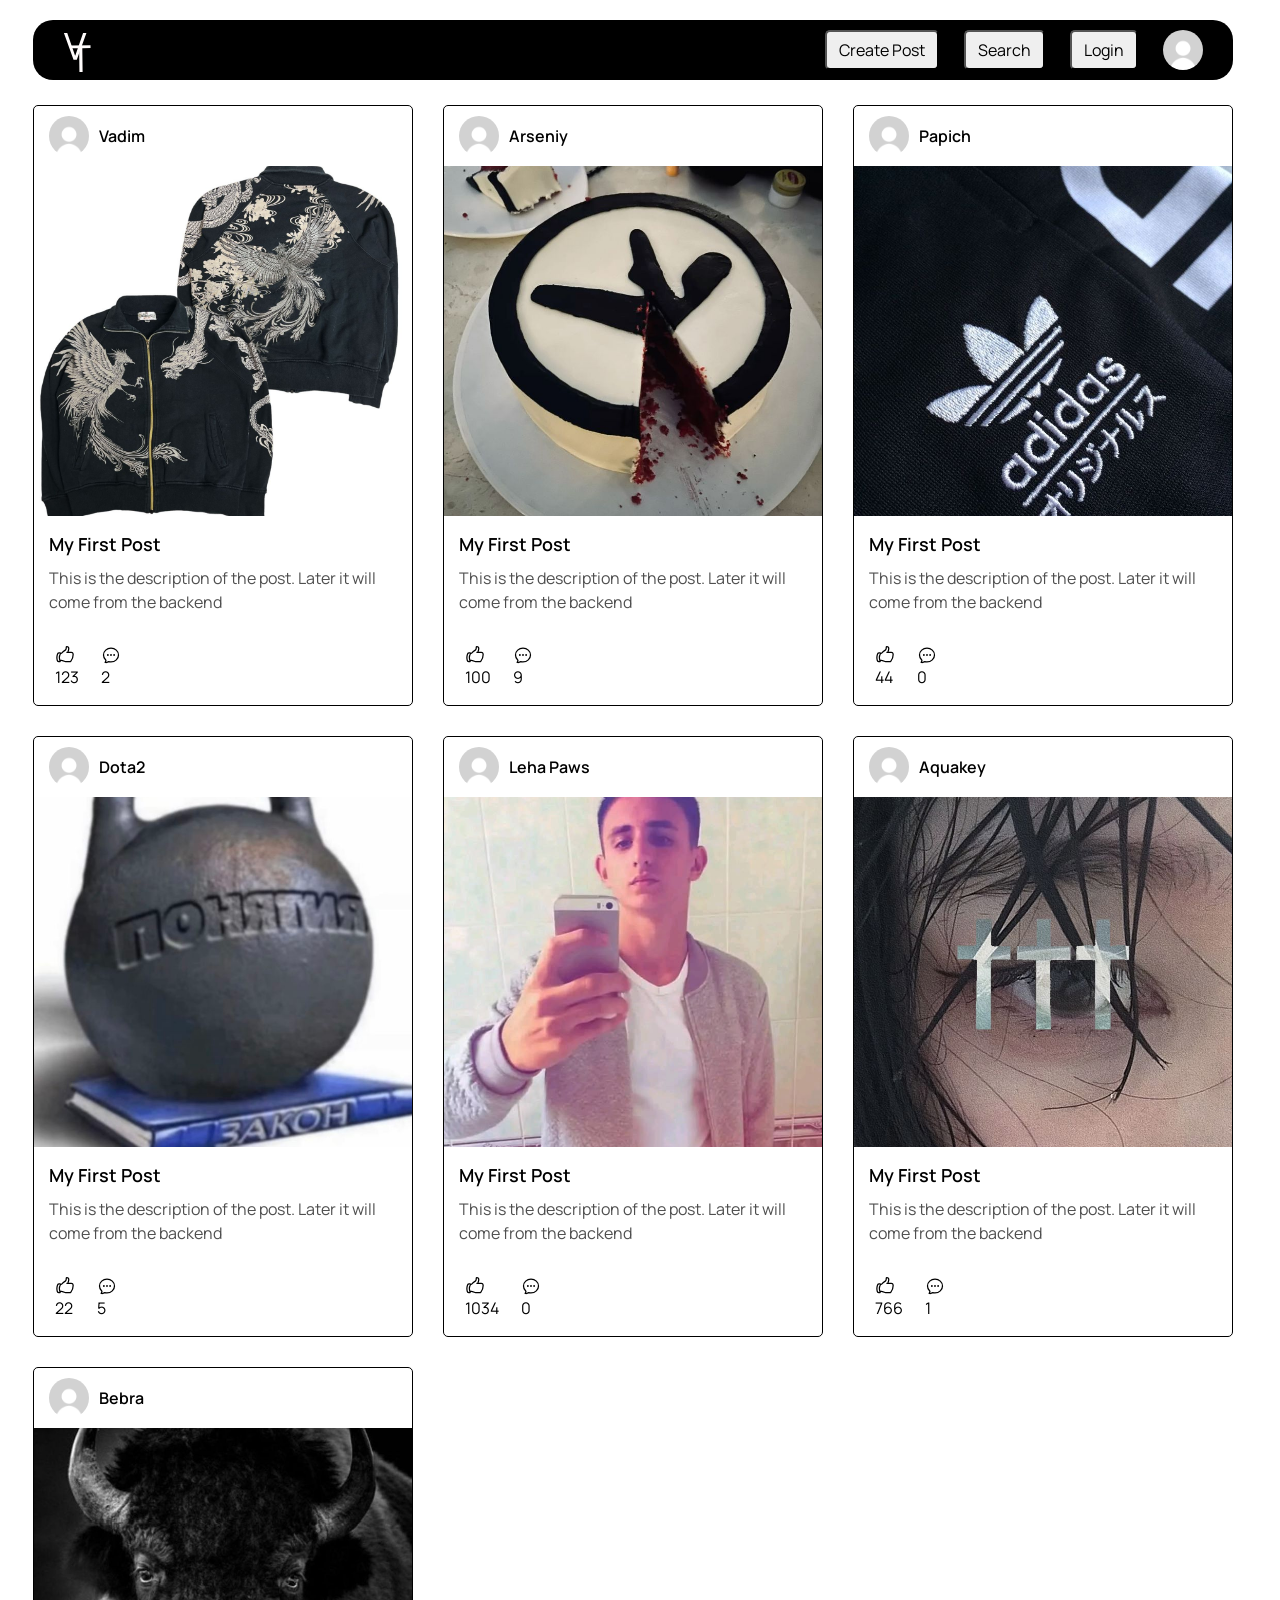
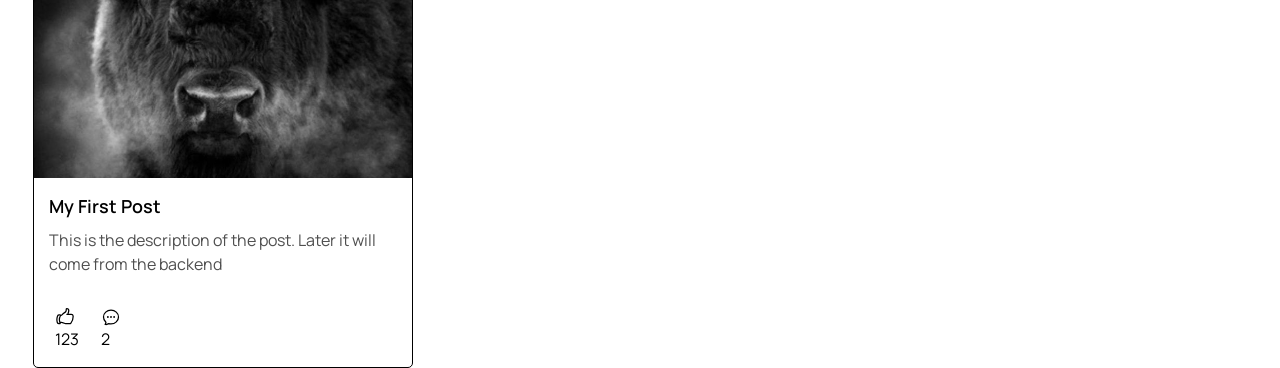
==== commit ada02b25: "init: complete create-post page" ====
--- a/frontend/index.html
+++ b/frontend/index.html
@@ -13,6 +13,7 @@
     <link rel="stylesheet" href="./css/profile.css">
     <link rel="stylesheet" href="./css/login.css">
     <link rel="stylesheet" href="./css/post.css">
+    <link rel="stylesheet" href="./css/create-post.css">
 </head>
 <body>
     <header class="header">
@@ -30,6 +31,10 @@
 
             <div class="header-actions">
 
+                <a href="create-post.html">
+                    <button class="header-action-button" id="create-postbutton">Create Post</button>
+                </a>
+
                <button class="header-action-button" id="searchbutton">Search</button>
 
                <a href="login.html">
--- a/frontend/css/post.css
+++ b/frontend/css/post.css
@@ -4,7 +4,7 @@
     padding: 0 15px;
 }
 
-.post-page__back-link {
+.back-link {
     display: inline-flex;
 
     margin-bottom: 25px;
@@ -16,7 +16,7 @@
     font-weight: 500;
 }
 
-.post-page__back-link:hover {
+.back-link:hover {
     transform: translateY(-2px);
     opacity: 0.7;
 }
--- a/frontend/css/create-post.css
+++ b/frontend/css/create-post.css
@@ -0,0 +1,140 @@
+.create-post {
+    max-width: 700px;
+
+    margin: 0 auto;
+
+    min-height: calc(100vh - var(--header-height));
+
+    padding: 50px 15px;
+}
+
+.create-post__container {
+    padding: 30px;
+    
+    border-radius: 10px;
+
+    box-shadow: 0 2px 10px rgba(0, 0, 0, 0.5);
+
+    background-color: var(--color-white);
+}
+
+.create-post__title {
+    margin-bottom: 35px;
+    
+    font-size: 28px;
+    text-align: center;
+}
+
+.create-post__form {
+    display: flex;
+    flex-direction: column;
+
+    gap: 12px;
+}
+
+.create-post__image {
+    min-height: 280px;
+
+    display: flex;
+    flex-direction: column;
+
+    justify-content: center;
+    align-items: center;
+
+    gap: 15px;
+
+    margin-bottom: 20px;
+
+    border: 2px dashed var(--color-dark-gray);
+    border-radius: 16px;
+}
+
+.create-post__image button {
+    padding: 10px 18px;
+
+    border: none;
+    border-radius: var(--border-radius);
+
+    background-color: var(--color-dark);
+    color: var(--color-light);
+
+    cursor: pointer;
+
+    transition: var(--transition-duration);
+}
+
+.create-post__image button:hover {
+    transform: translateY(-2px);
+    opacity: 0.8;
+}
+
+.create-post__label {
+    margin-top: 10px;
+
+    font-weight: 600;
+}
+
+.create-post__input {
+    width: 100%;
+    
+    padding: 14px 16px;
+
+    border: 1px solid var(--color-dark-gray);
+    border-radius: var(--border-radius);
+
+    outline: none;
+
+    background-color: var(--color-light);
+
+    transition: var(--transition-duration);
+}
+
+.create-post__input:focus {
+    border-color: var(--color-dark);
+}
+
+.create-post__description {
+    width: 100%;
+    min-height: 180px;
+
+    padding: 14px 16px;
+
+    resize: vertical;
+
+    border: 1px solid var(--color-dark-gray);
+    border-radius: var(--border-radius);
+
+    outline: none;
+
+    line-height: 1.5;
+
+    transition: var(--transition-duration);
+}
+
+.create-post__description:focus {
+    border-color: var(--color-dark);
+}
+
+.create-post__submit {
+    margin-top: 15px;
+
+    padding: 14px 20px;
+
+    border: none;
+    border-radius: 10px;
+
+    background-color: var(--color-dark);
+    color: var(--color-light);
+
+    font-weight: 600;
+
+    cursor: pointer;
+
+    transition: var(--transition-duration);
+}
+
+.create-post__submit:hover {
+    transform: translateY(-2px);
+
+    background-color: var(--color-dark-gray);
+}
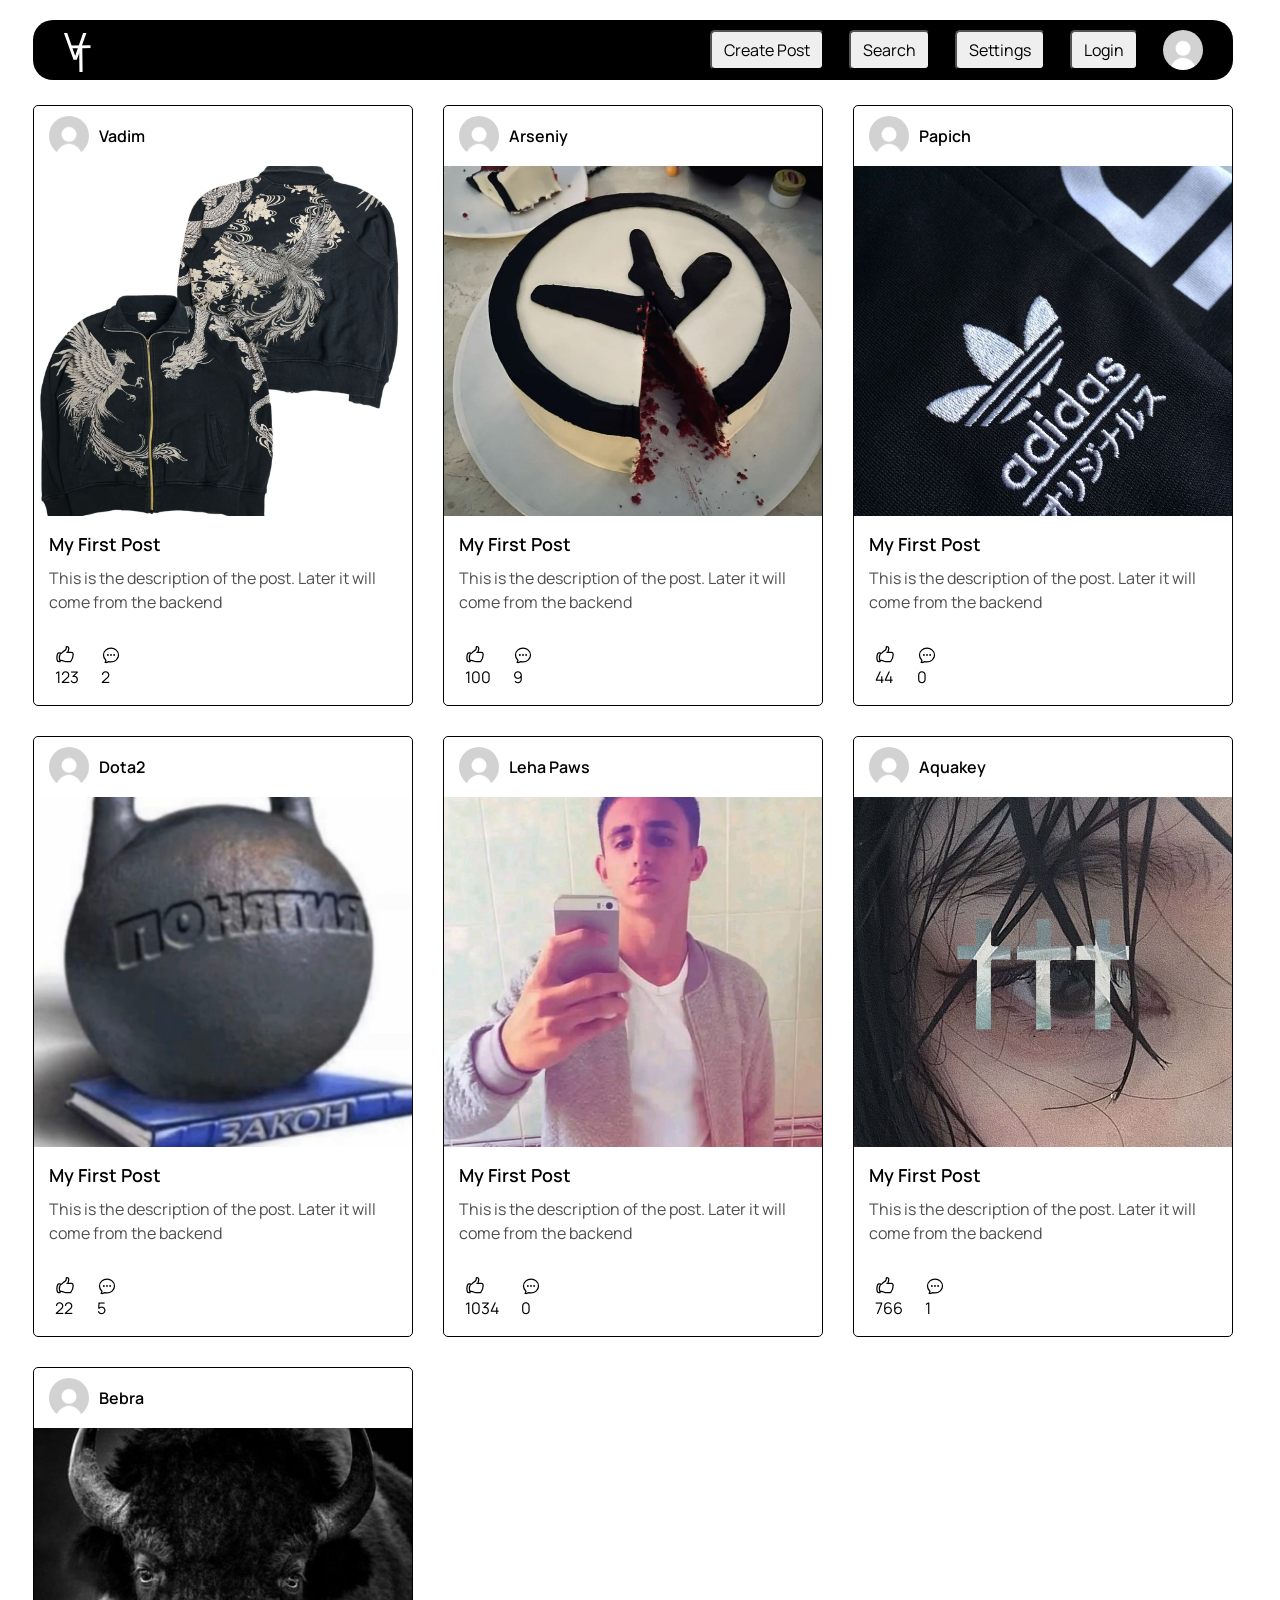
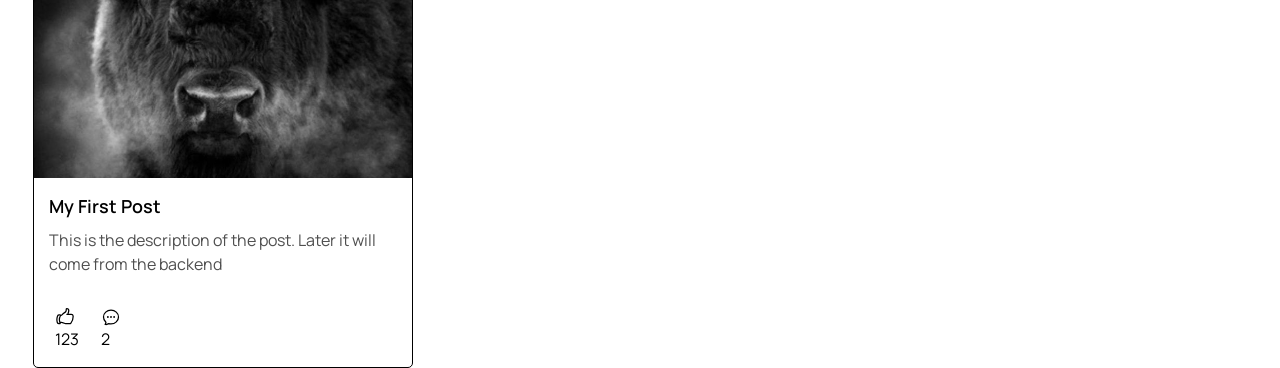
==== commit 78021353: "init: complete settings page" ====
--- a/frontend/index.html
+++ b/frontend/index.html
@@ -14,6 +14,7 @@
     <link rel="stylesheet" href="./css/login.css">
     <link rel="stylesheet" href="./css/post.css">
     <link rel="stylesheet" href="./css/create-post.css">
+    <link rel="stylesheet" href="./css/settings.css">
 </head>
 <body>
     <header class="header">
@@ -37,6 +38,10 @@
 
                <button class="header-action-button" id="searchbutton">Search</button>
 
+               <a href="settings.html">
+                    <button class="header-action-button" id="settingsbutton">Settings</button>
+               </a>
+
                <a href="login.html">
                 <button class="header-action-button" id="loginbutton">Login</button>
                </a>
--- a/frontend/css/settings.css
+++ b/frontend/css/settings.css
@@ -0,0 +1,223 @@
+.settings {
+    max-width: 700px;
+
+    min-height: calc(100vh - var(--header-height));
+
+    margin: 0 auto;
+
+    padding: 50px 15px;
+}
+
+.settings__container {
+    padding: 30px;
+    
+    border-radius: 10px;
+
+    box-shadow: 0 2px 10px rgba(0, 0, 0, 0.5);
+
+    background-color: var(--color-light);
+}
+
+.settings__title {
+    margin-bottom: 30px;
+
+    font-size: 28px;
+}
+
+.settings-section {
+    padding: 30px 0;
+
+    border-bottom: 1px solid var(--color-dark);
+}
+
+.settings-section__title {
+    margin-bottom: 20px;
+
+    font-size: 20px;
+}
+
+.settings-avatar {
+    display: flex;
+    align-items: center;
+
+    gap: 20px;
+}
+
+.settings-avatar__image {
+    width: 90px;
+    height: 90px;
+
+    border-radius: 50%;
+
+    object-fit: cover;
+}
+
+.settings-avatar__button {
+    padding: 10px 18px;
+
+    border: none;
+    border-radius: var(--border-radius);
+
+    background-color: var(--color-dark);
+    color: var(--color-light);
+
+    cursor: pointer;
+
+    transition: var(--transition-duration);
+}
+
+.settings-avatar__button:hover {
+    transform: translateY(-2px);
+    background-color: var(--color-dark-gray);
+}
+
+.settings-form {
+    display: flex;
+    flex-direction: column;
+
+    gap: 20px;
+}
+
+.settings-form__label {
+    display: flex;
+    flex-direction: column;
+
+    gap: 8px;
+
+    font-weight: 600;
+}
+
+.settings-form__input {
+    width: 100%;
+    
+    padding: 13px 15px;
+
+    border: 1px solid var(--color-dark);
+    border-radius: var(--border-radius);
+
+    outline: none;
+
+    background-color: var(--color-light);
+
+    font-weight: 400;
+
+    transition: var(--transition-duration);
+}
+
+.settings-form__input:focus {
+    border-color: var(--color-dark-gray);
+}
+
+.settings-form__textarea {
+    width: 100%;
+    min-height: 130px;
+
+    padding: 13px 15px;
+
+    resize: vertical;
+
+    border: 1px solid var(--color-dark);
+    border-radius: var(--border-radius);
+
+    outline: none;
+
+    background-color: var(--color-light);
+
+    line-height: 1.5;
+
+    font-weight: 400;
+
+    transition: var(--transition-duration);
+}
+
+.settings-form__textarea:focus {
+    border-color: var(--color-dark-gray);
+}
+
+.settings-form__submit {
+    align-self: flex-start;
+
+    padding: 12px 22px;
+
+    border: none;
+    border-radius: var(--border-radius);
+
+    background-color: var(--color-dark);
+    color: var(--color-light);
+
+    cursor: pointer;
+
+    transition: var(--transition-duration);
+}
+
+.settings-form__submit:hover {
+    transform: translateY(-2px);
+    background-color: var(--color-dark-gray);
+}
+
+.settings-security__button {
+    padding: 12px 22px;
+
+    border: none;
+    border-radius: var(--border-radius);
+
+    background-color: var(--color-dark);
+    color: var(--color-light);
+
+    cursor: pointer;
+
+    transition: var(--transition-duration);
+}
+
+.settings-security__button:hover {
+    transform: translateY(-2px);
+    background-color: var(--color-dark-gray);
+}
+
+.settings-section__danger {
+    border-bottom: none;
+}
+
+.settings-actions__danger {
+    display: flex;
+
+    gap: 16px;
+}
+
+.settings-logout__button {
+    padding: 12px 22px;
+
+    border: none;
+    border-radius: var(--border-radius);
+
+    background-color: var(--color-dark);
+    color: var(--color-light);
+
+    cursor: pointer;
+
+    transition: var(--transition-duration);
+}
+
+.settings-logout__button:hover {
+    transform: translateY(-2px);
+    background-color: var(--color-dark-gray);
+}
+
+.settings-delete__button {
+    padding: 12px 22px;
+
+    border: none;
+    border-radius: var(--border-radius);
+
+    background-color: #68011a;
+    color: var(--color-light);
+
+    cursor: pointer;
+
+    transition: var(--transition-duration);
+}
+
+.settings-delete__button:hover {
+    transform: translateY(-2px);
+    background-color: #860122;
+}
